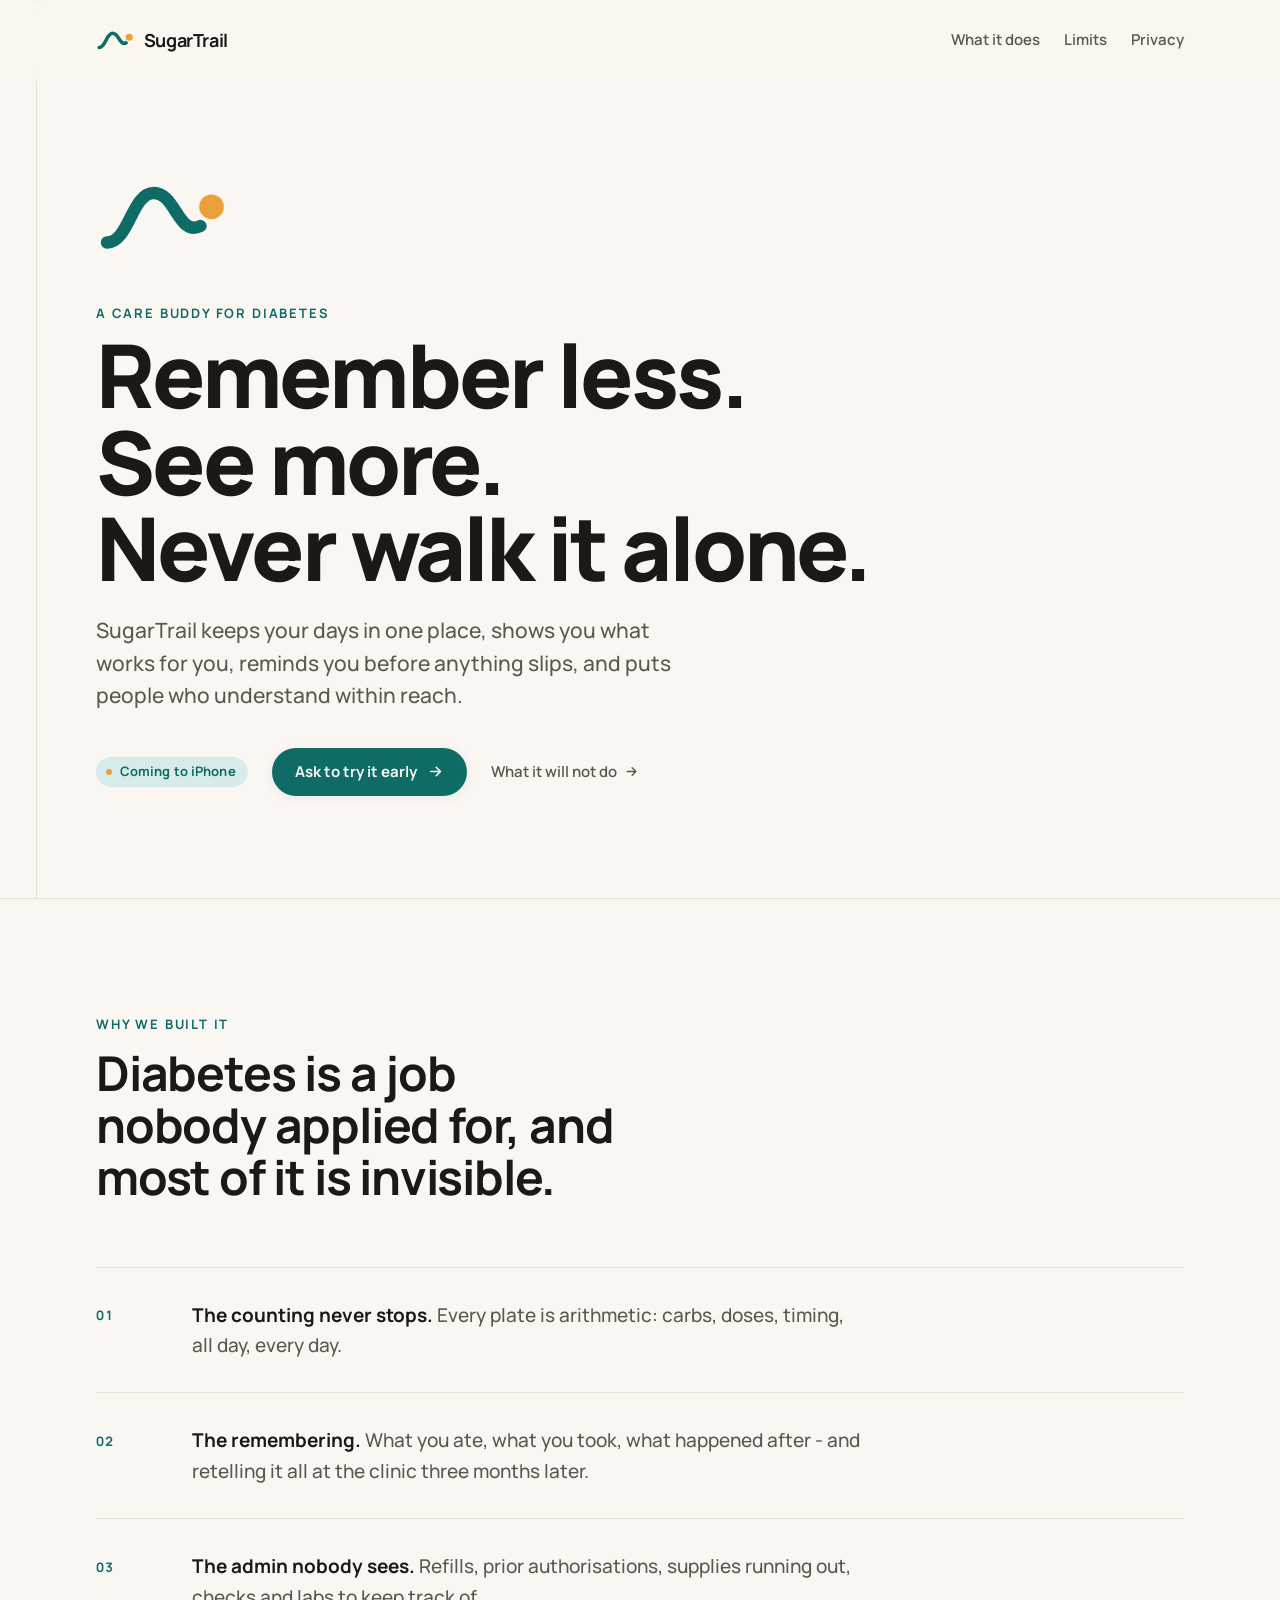
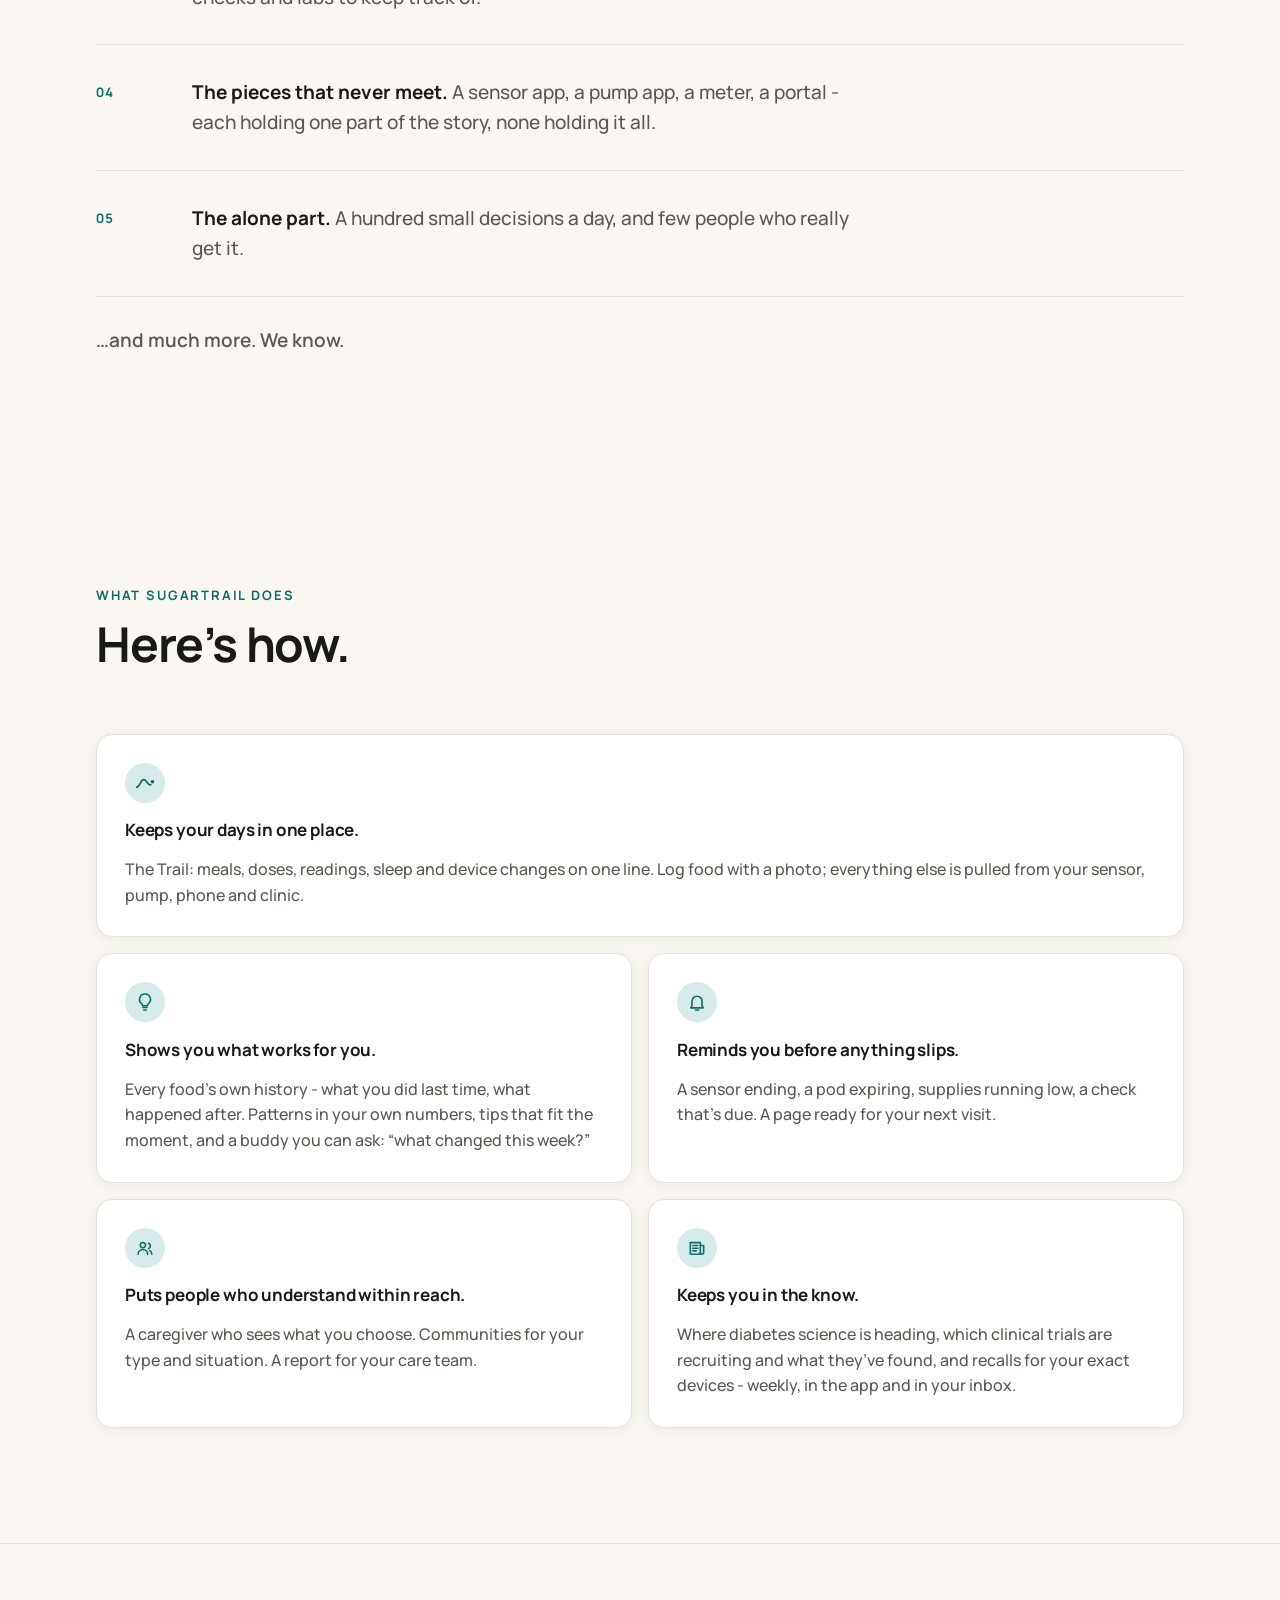
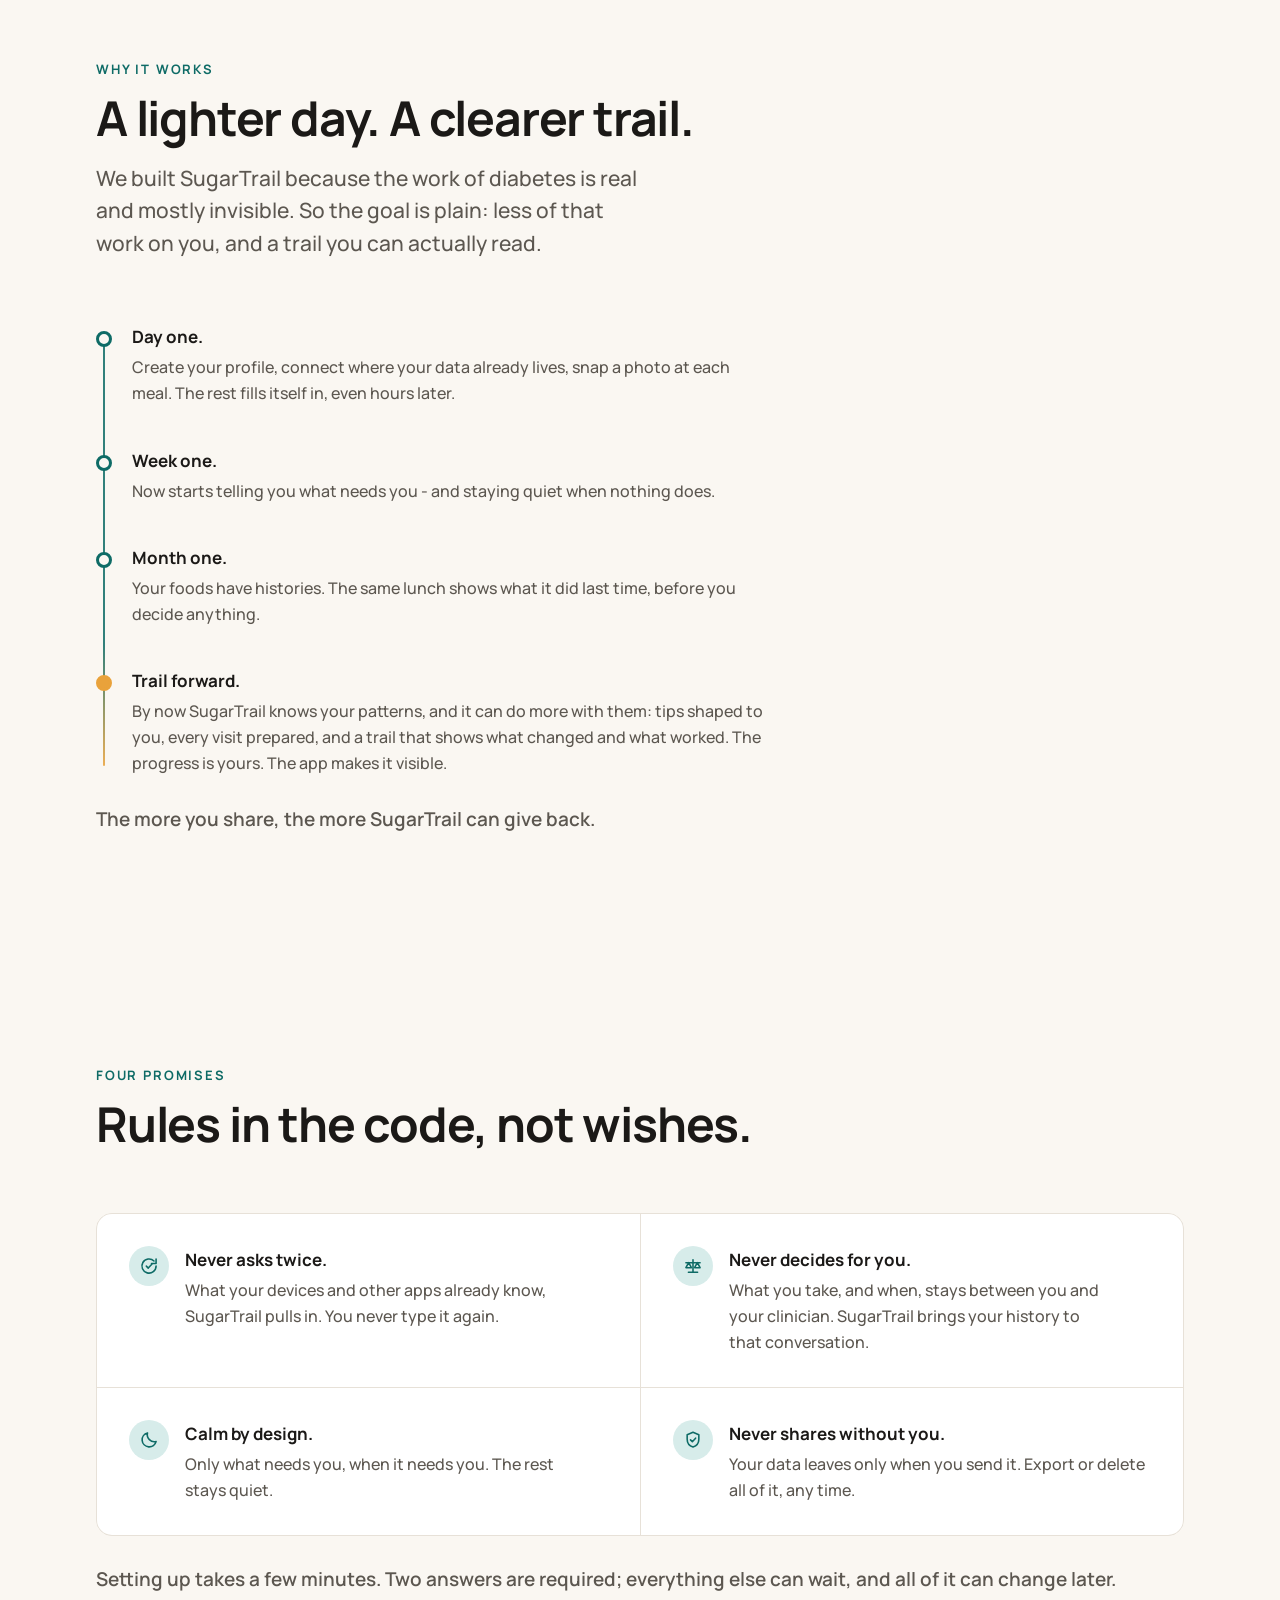
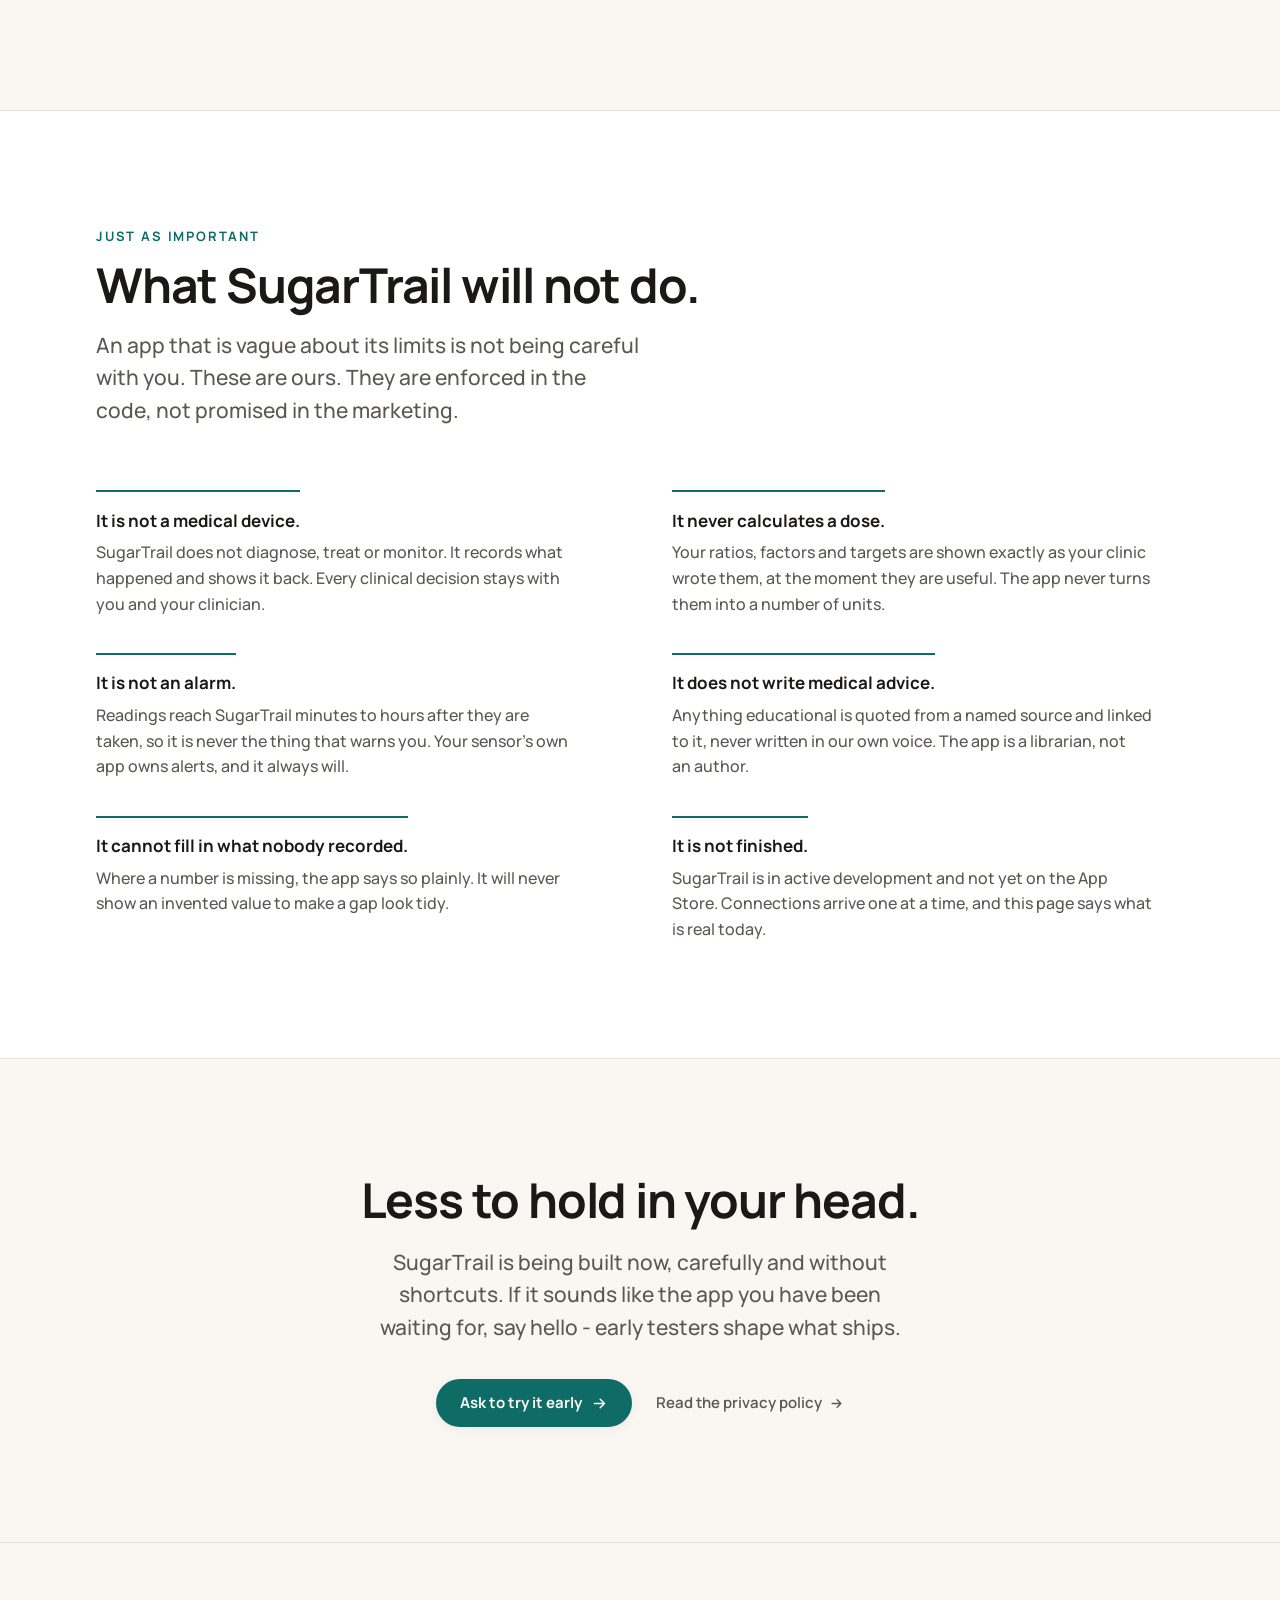
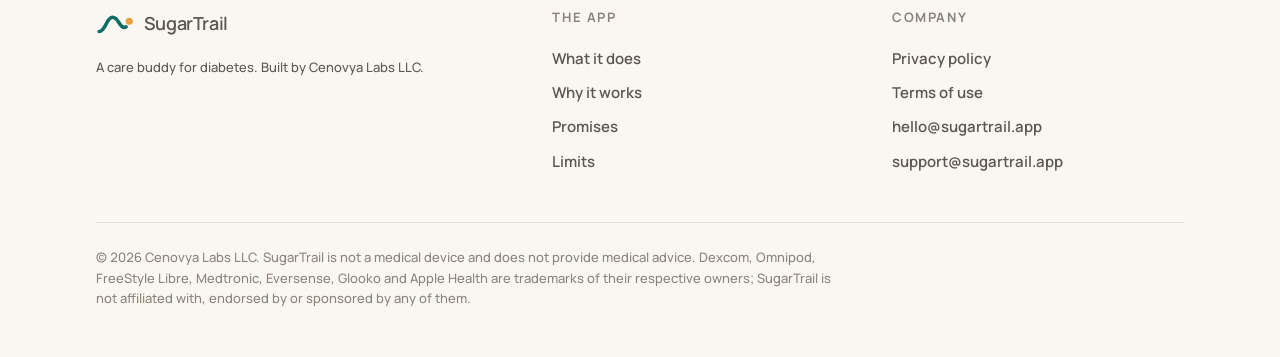
==== index.html @ 5273e549 "feat: the SugarTrail site - home, privacy, terms, and the Dexcom callback Four hand-written pages on" ====
<!doctype html>
<html lang="en">
  <head>
    <meta charset="utf-8" />
    <meta name="viewport" content="width=device-width, initial-scale=1" />
    <title>SugarTrail - a care buddy for diabetes</title>
    <meta
      name="description"
      content="SugarTrail keeps your days in one place, shows you what works for you, and reminds you before anything slips. A calm diabetes companion that pulls from the devices you already use."
    />
    <link rel="canonical" href="https://sugartrail.app/" />
    <meta name="theme-color" content="#FAF7F2" media="(prefers-color-scheme: light)" />
    <meta name="theme-color" content="#141210" media="(prefers-color-scheme: dark)" />

    <meta property="og:type" content="website" />
    <meta property="og:url" content="https://sugartrail.app/" />
    <meta property="og:title" content="SugarTrail - a care buddy for diabetes" />
    <meta
      property="og:description"
      content="Remember less. See more. Never walk it alone. A calm diabetes companion that pulls from the devices you already use."
    />
    <meta property="og:image" content="https://sugartrail.app/assets/img/og.png" />
    <meta property="og:image:width" content="1200" />
    <meta property="og:image:height" content="630" />
    <meta name="twitter:card" content="summary_large_image" />

    <link rel="icon" href="/assets/img/favicon.png" sizes="any" />
    <link rel="icon" href="/assets/img/mark.svg" type="image/svg+xml" />
    <link rel="apple-touch-icon" href="/assets/img/apple-touch-icon.png" />

    <link
      rel="preload"
      href="/assets/fonts/manrope-800.woff2"
      as="font"
      type="font/woff2"
      crossorigin
    />
    <link
      rel="preload"
      href="/assets/fonts/manrope-500.woff2"
      as="font"
      type="font/woff2"
      crossorigin
    />
    <link rel="stylesheet" href="/assets/site.css" />
    <script src="/assets/boot.js"></script>
  </head>

  <body>
    <a class="skip" href="#main">Skip to content</a>
    <div class="rail" aria-hidden="true"><span></span></div>

    <header class="site-head">
      <div class="shell">
        <a class="wordmark" href="/" aria-label="SugarTrail, home">
          <svg viewBox="0 0 48 32" aria-hidden="true" focusable="false">
            <path
              d="M4 26 C 12 26, 13 8, 21 8 C 29 8, 30 24, 38 20"
              fill="none"
              stroke="var(--trail)"
              stroke-width="4.5"
              stroke-linecap="round"
            />
            <circle cx="42" cy="13" r="4.5" fill="var(--sunrise)" />
          </svg>
          SugarTrail
        </a>
        <nav class="head-links" aria-label="Primary">
          <a class="on-wide" href="#does">What it does</a>
          <a class="on-wide" href="#limits">Limits</a>
          <a href="/privacy">Privacy</a>
        </nav>
      </div>
    </header>

    <main id="main">
      <!-- ---------------------------------------------------------- hero -->
      <section class="hero">
        <div class="shell">
          <svg
            class="hero-mark draw"
            viewBox="0 0 48 32"
            role="img"
            aria-label="The SugarTrail mark: a trail ending in a dot"
          >
            <path
              d="M4 26 C 12 26, 13 8, 21 8 C 29 8, 30 24, 38 20"
              fill="none"
              stroke="var(--trail)"
              stroke-width="4.5"
              stroke-linecap="round"
            />
            <circle cx="42" cy="13" r="4.5" fill="var(--sunrise)" />
          </svg>

          <span class="eyebrow">A care buddy for diabetes</span>
          <h1 class="display">
            <span class="line">Remember less.</span>
            <span class="line">See more.</span>
            <span class="line">Never walk it alone.</span>
          </h1>
          <p class="lead">
            SugarTrail keeps your days in one place, shows you what works for you, reminds
            you before anything slips, and puts people who understand within reach.
          </p>
          <div class="hero-actions">
            <span class="pill">Coming to iPhone</span>
            <a
              class="btn"
              href="mailto:hello@sugartrail.app?subject=Early%20access%20to%20SugarTrail"
              >Ask to try it early
              <svg viewBox="0 0 24 24" fill="none" stroke="currentColor" stroke-width="2.2"
                stroke-linecap="round" stroke-linejoin="round" aria-hidden="true">
                <path d="M5 12h14M13 6l6 6-6 6" />
              </svg>
            </a>
            <a class="btn-quiet" href="#limits"
              >What it will not do
              <svg viewBox="0 0 24 24" fill="none" stroke="currentColor" stroke-width="2.2"
                stroke-linecap="round" stroke-linejoin="round" aria-hidden="true">
                <path d="M5 12h14M13 6l6 6-6 6" />
              </svg>
            </a>
          </div>
        </div>
      </section>

      <hr class="rule" />

      <!-- ------------------------------------------------------ burdens -->
      <section id="why">
        <div class="shell">
          <div class="sec-head reveal">
            <span class="eyebrow">Why we built it</span>
            <h2 class="title">
              Diabetes is a job nobody applied for, and most of it is invisible.
            </h2>
          </div>

          <ol class="burdens">
            <li class="reveal">
              <span class="num">01</span>
              <p class="body">
                <b>The counting never stops.</b>
                <span>Every plate is arithmetic: carbs, doses, timing, all day, every day.</span>
              </p>
            </li>
            <li class="reveal">
              <span class="num">02</span>
              <p class="body">
                <b>The remembering.</b>
                <span>
                  What you ate, what you took, what happened after - and retelling it all at
                  the clinic three months later.
                </span>
              </p>
            </li>
            <li class="reveal">
              <span class="num">03</span>
              <p class="body">
                <b>The admin nobody sees.</b>
                <span>
                  Refills, prior authorisations, supplies running out, checks and labs to keep
                  track of.
                </span>
              </p>
            </li>
            <li class="reveal">
              <span class="num">04</span>
              <p class="body">
                <b>The pieces that never meet.</b>
                <span>
                  A sensor app, a pump app, a meter, a portal - each holding one part of the
                  story, none holding it all.
                </span>
              </p>
            </li>
            <li class="reveal">
              <span class="num">05</span>
              <p class="body">
                <b>The alone part.</b>
                <span>A hundred small decisions a day, and few people who really get it.</span>
              </p>
            </li>
          </ol>
          <p class="burdens-note reveal">…and much more. We know.</p>
        </div>
      </section>

      <!-- --------------------------------------------------- what it does -->
      <section id="does">
        <div class="shell">
          <div class="sec-head reveal">
            <span class="eyebrow">What SugarTrail does</span>
            <h2 class="title">Here’s how.</h2>
          </div>

          <ul class="cards span-first">
            <li class="card reveal">
              <span class="well">
                <svg viewBox="0 0 24 24" fill="none" stroke="currentColor" stroke-width="2"
                  stroke-linecap="round" aria-hidden="true">
                  <path d="M2 17c4 0 4.5-9 8.5-9s4.5 8 8.5 6" />
                  <circle cx="21" cy="10.5" r="2.2" fill="currentColor" stroke="none" />
                </svg>
              </span>
              <h3>Keeps your days in one place.</h3>
              <p>
                The Trail: meals, doses, readings, sleep and device changes on one line. Log
                food with a photo; everything else is pulled from your sensor, pump, phone and
                clinic.
              </p>
            </li>

            <li class="card reveal">
              <span class="well">
                <svg viewBox="0 0 24 24" fill="none" stroke="currentColor" stroke-width="1.9"
                  stroke-linecap="round" stroke-linejoin="round" aria-hidden="true">
                  <path d="M9.5 18.5h5M10.5 21.5h3" />
                  <path
                    d="M12 2.5a6.5 6.5 0 0 0-3.8 11.8c.5.4.8 1 .8 1.6v.6h6v-.6c0-.6.3-1.2.8-1.6A6.5 6.5 0 0 0 12 2.5z"
                  />
                </svg>
              </span>
              <h3>Shows you what works for you.</h3>
              <p>
                Every food’s own history - what you did last time, what happened after.
                Patterns in your own numbers, tips that fit the moment, and a buddy you can
                ask: “what changed this week?”
              </p>
            </li>

            <li class="card reveal">
              <span class="well">
                <svg viewBox="0 0 24 24" fill="none" stroke="currentColor" stroke-width="1.9"
                  stroke-linecap="round" stroke-linejoin="round" aria-hidden="true">
                  <path d="M18 16.5V11a6 6 0 1 0-12 0v5.5L4.5 19h15z" />
                  <path d="M10 21.5h4" />
                </svg>
              </span>
              <h3>Reminds you before anything slips.</h3>
              <p>
                A sensor ending, a pod expiring, supplies running low, a check that’s due. A
                page ready for your next visit.
              </p>
            </li>

            <li class="card reveal">
              <span class="well">
                <svg viewBox="0 0 24 24" fill="none" stroke="currentColor" stroke-width="1.9"
                  stroke-linecap="round" stroke-linejoin="round" aria-hidden="true">
                  <circle cx="9.5" cy="8.5" r="3.2" />
                  <path d="M3.8 19.5a5.7 5.7 0 0 1 11.4 0" />
                  <path d="M16.2 6.4a3.2 3.2 0 0 1 0 6.1" />
                  <path d="M17.6 14.8a5.7 5.7 0 0 1 2.6 4.7" />
                </svg>
              </span>
              <h3>Puts people who understand within reach.</h3>
              <p>
                A caregiver who sees what you choose. Communities for your type and situation.
                A report for your care team.
              </p>
            </li>

            <li class="card reveal">
              <span class="well">
                <svg viewBox="0 0 24 24" fill="none" stroke="currentColor" stroke-width="1.9"
                  stroke-linecap="round" stroke-linejoin="round" aria-hidden="true">
                  <path d="M4 5.5h12v14H4z" />
                  <path d="M16 9h4v8.5a2 2 0 0 1-4 0" />
                  <path d="M7 9h6M7 12.2h6M7 15.4h4" />
                </svg>
              </span>
              <h3>Keeps you in the know.</h3>
              <p>
                Where diabetes science is heading, which clinical trials are recruiting and
                what they’ve found, and recalls for your exact devices - weekly, in the app
                and in your inbox.
              </p>
            </li>
          </ul>
        </div>
      </section>

      <hr class="rule" />

      <!-- ------------------------------------------------------- journey -->
      <section id="works">
        <div class="shell">
          <div class="sec-head reveal">
            <span class="eyebrow">Why it works</span>
            <h2 class="title">A lighter day. A clearer trail.</h2>
            <p class="lead">
              We built SugarTrail because the work of diabetes is real and mostly invisible.
              So the goal is plain: less of that work on you, and a trail you can actually
              read.
            </p>
          </div>

          <ol class="journey">
            <li class="reveal">
              <h3>Day one.</h3>
              <p>
                Create your profile, connect where your data already lives, snap a photo at
                each meal. The rest fills itself in, even hours later.
              </p>
            </li>
            <li class="reveal">
              <h3>Week one.</h3>
              <p>
                Now starts telling you what needs you - and staying quiet when nothing does.
              </p>
            </li>
            <li class="reveal">
              <h3>Month one.</h3>
              <p>
                Your foods have histories. The same lunch shows what it did last time, before
                you decide anything.
              </p>
            </li>
            <li class="reveal">
              <h3>Trail forward.</h3>
              <p>
                By now SugarTrail knows your patterns, and it can do more with them: tips
                shaped to you, every visit prepared, and a trail that shows what changed and
                what worked. The progress is yours. The app makes it visible.
              </p>
            </li>
          </ol>
          <p class="burdens-note reveal">
            The more you share, the more SugarTrail can give back.
          </p>
        </div>
      </section>

      <!-- ------------------------------------------------------ promises -->
      <section id="promises">
        <div class="shell">
          <div class="sec-head reveal">
            <span class="eyebrow">Four promises</span>
            <h2 class="title">Rules in the code, not wishes.</h2>
          </div>

          <ul class="promises reveal">
            <li>
              <span class="well">
                <svg viewBox="0 0 24 24" fill="none" stroke="currentColor" stroke-width="1.9"
                  stroke-linecap="round" stroke-linejoin="round" aria-hidden="true">
                  <path d="M20.5 12a8.5 8.5 0 1 1-2.5-6" />
                  <path d="M20.5 3.5V9H15" />
                  <path d="M8.8 12.2l2.3 2.3 4.3-4.6" />
                </svg>
              </span>
              <div>
                <h3>Never asks twice.</h3>
                <p>
                  What your devices and other apps already know, SugarTrail pulls in. You
                  never type it again.
                </p>
              </div>
            </li>
            <li>
              <span class="well">
                <svg viewBox="0 0 24 24" fill="none" stroke="currentColor" stroke-width="1.9"
                  stroke-linecap="round" stroke-linejoin="round" aria-hidden="true">
                  <path d="M12 4.5v15M6.5 19.5h11M3.5 8h17" />
                  <path d="M6.8 8 3.5 14h6.6z" />
                  <path d="M17.2 8 13.9 14h6.6z" />
                </svg>
              </span>
              <div>
                <h3>Never decides for you.</h3>
                <p>
                  What you take, and when, stays between you and your clinician. SugarTrail
                  brings your history to that conversation.
                </p>
              </div>
            </li>
            <li>
              <span class="well">
                <svg viewBox="0 0 24 24" fill="none" stroke="currentColor" stroke-width="1.9"
                  stroke-linecap="round" stroke-linejoin="round" aria-hidden="true">
                  <path d="M20.5 13.8A8.5 8.5 0 0 1 10.2 3.5a8.5 8.5 0 1 0 10.3 10.3z" />
                </svg>
              </span>
              <div>
                <h3>Calm by design.</h3>
                <p>Only what needs you, when it needs you. The rest stays quiet.</p>
              </div>
            </li>
            <li>
              <span class="well">
                <svg viewBox="0 0 24 24" fill="none" stroke="currentColor" stroke-width="1.9"
                  stroke-linecap="round" stroke-linejoin="round" aria-hidden="true">
                  <path d="M12 2.8 19 5.7v5.4c0 4.2-2.8 8-7 9.3-4.2-1.3-7-5.1-7-9.3V5.7z" />
                  <path d="M9 11.8 11.2 14l3.9-4.2" />
                </svg>
              </span>
              <div>
                <h3>Never shares without you.</h3>
                <p>
                  Your data leaves only when you send it. Export or delete all of it, any
                  time.
                </p>
              </div>
            </li>
          </ul>
          <p class="burdens-note reveal">
            Setting up takes a few minutes. Two answers are required; everything else can
            wait, and all of it can change later.
          </p>
        </div>
      </section>

      <!-- -------------------------------------------------------- limits -->
      <section id="limits" class="limits">
        <div class="shell">
          <div class="sec-head reveal">
            <span class="eyebrow">Just as important</span>
            <h2 class="title">What SugarTrail will not do.</h2>
            <p class="lead">
              An app that is vague about its limits is not being careful with you. These are
              ours. They are enforced in the code, not promised in the marketing.
            </p>
          </div>

          <ul class="limits-list">
            <li class="reveal">
              <h3>It is not a medical device.</h3>
              <p>
                SugarTrail does not diagnose, treat or monitor. It records what happened and
                shows it back. Every clinical decision stays with you and your clinician.
              </p>
            </li>
            <li class="reveal">
              <h3>It never calculates a dose.</h3>
              <p>
                Your ratios, factors and targets are shown exactly as your clinic wrote them,
                at the moment they are useful. The app never turns them into a number of
                units.
              </p>
            </li>
            <li class="reveal">
              <h3>It is not an alarm.</h3>
              <p>
                Readings reach SugarTrail minutes to hours after they are taken, so it is
                never the thing that warns you. Your sensor’s own app owns alerts, and it
                always will.
              </p>
            </li>
            <li class="reveal">
              <h3>It does not write medical advice.</h3>
              <p>
                Anything educational is quoted from a named source and linked to it, never
                written in our own voice. The app is a librarian, not an author.
              </p>
            </li>
            <li class="reveal">
              <h3>It cannot fill in what nobody recorded.</h3>
              <p>
                Where a number is missing, the app says so plainly. It will never show an
                invented value to make a gap look tidy.
              </p>
            </li>
            <li class="reveal">
              <h3>It is not finished.</h3>
              <p>
                SugarTrail is in active development and not yet on the App Store. Connections
                arrive one at a time, and this page says what is real today.
              </p>
            </li>
          </ul>
        </div>
      </section>

      <!-- ------------------------------------------------------- closing -->
      <section class="closing">
        <div class="shell">
          <div class="reveal">
            <h2 class="title">Less to hold in your head.</h2>
            <p class="lead">
              SugarTrail is being built now, carefully and without shortcuts. If it sounds
              like the app you have been waiting for, say hello - early testers shape what
              ships.
            </p>
            <div class="hero-actions">
              <a
                class="btn"
                href="mailto:hello@sugartrail.app?subject=Early%20access%20to%20SugarTrail"
                >Ask to try it early
                <svg viewBox="0 0 24 24" fill="none" stroke="currentColor" stroke-width="2.2"
                  stroke-linecap="round" stroke-linejoin="round" aria-hidden="true">
                  <path d="M5 12h14M13 6l6 6-6 6" />
                </svg>
              </a>
              <a class="btn-quiet" href="/privacy"
                >Read the privacy policy
                <svg viewBox="0 0 24 24" fill="none" stroke="currentColor" stroke-width="2.2"
                  stroke-linecap="round" stroke-linejoin="round" aria-hidden="true">
                  <path d="M5 12h14M13 6l6 6-6 6" />
                </svg>
              </a>
            </div>
          </div>
        </div>
      </section>
    </main>

    <footer class="site-foot">
      <div class="shell">
        <div class="foot-grid">
          <div>
            <a class="wordmark" href="/">
              <svg viewBox="0 0 48 32" aria-hidden="true" focusable="false">
                <path
                  d="M4 26 C 12 26, 13 8, 21 8 C 29 8, 30 24, 38 20"
                  fill="none"
                  stroke="var(--trail)"
                  stroke-width="4.5"
                  stroke-linecap="round"
                />
                <circle cx="42" cy="13" r="4.5" fill="var(--sunrise)" />
              </svg>
              SugarTrail
            </a>
            <p class="caption foot-tag">
              A care buddy for diabetes. Built by Cenovya Labs LLC.
            </p>
          </div>

          <nav aria-labelledby="foot-product">
            <h2 id="foot-product">The app</h2>
            <ul>
              <li><a href="#does">What it does</a></li>
              <li><a href="#works">Why it works</a></li>
              <li><a href="#promises">Promises</a></li>
              <li><a href="#limits">Limits</a></li>
            </ul>
          </nav>

          <nav aria-labelledby="foot-company">
            <h2 id="foot-company">Company</h2>
            <ul>
              <li><a href="/privacy">Privacy policy</a></li>
              <li><a href="/terms">Terms of use</a></li>
              <li><a href="mailto:hello@sugartrail.app">hello@sugartrail.app</a></li>
              <li><a href="mailto:support@sugartrail.app">support@sugartrail.app</a></li>
            </ul>
          </nav>
        </div>

        <div class="foot-note">
          <p>
            © 2026 Cenovya Labs LLC. SugarTrail is not a medical device and does not provide
            medical advice. Dexcom, Omnipod, FreeStyle Libre, Medtronic, Eversense, Glooko and
            Apple Health are trademarks of their respective owners; SugarTrail is not
            affiliated with, endorsed by or sponsored by any of them.
          </p>
        </div>
      </div>
    </footer>

    <script src="/assets/site.js" defer></script>
  </body>
</html>
---- assets/site.css ----
/*
 * SugarTrail - sugartrail.app
 *
 * The design system of the app, on the web: docs/DESIGN.md in the app repo
 * is the source. Two working colours, one type family, motion that means
 * something, no decoration. The craft shows in what is left out.
 */

/* ---------- Manrope, self-hosted. No third-party request from this site. --- */
@font-face {
  font-family: 'Manrope';
  font-style: normal;
  font-weight: 500;
  font-display: swap;
  src: url('fonts/manrope-500.woff2') format('woff2');
}
@font-face {
  font-family: 'Manrope';
  font-style: normal;
  font-weight: 600;
  font-display: swap;
  src: url('fonts/manrope-600.woff2') format('woff2');
}
@font-face {
  font-family: 'Manrope';
  font-style: normal;
  font-weight: 700;
  font-display: swap;
  src: url('fonts/manrope-700.woff2') format('woff2');
}
@font-face {
  font-family: 'Manrope';
  font-style: normal;
  font-weight: 800;
  font-display: swap;
  src: url('fonts/manrope-800.woff2') format('woff2');
}

/* ---------- Tokens ------------------------------------------------------- */
:root {
  color-scheme: light dark;

  --canvas: #faf7f2;
  --surface: #ffffff;
  --ink: #1b1917;
  --ink-2: #5c5750;
  --line: #e7e1d8;
  --trail: #0e6b66;
  --trail-soft: #d7ecea;
  --sunrise: #e9a23b;
  --sunrise-soft: #fbebd0;
  --quiet: #8a847b;
  --shadow: 0 2px 12px rgb(27 25 23 / 6%);
  --shadow-lift: 0 10px 34px rgb(27 25 23 / 9%);
  --ring: rgb(14 107 102 / 35%);

  --radius-sm: 8px;
  --radius: 16px;
  --radius-lg: 24px;
  --pill: 999px;

  --measure: 34rem;
  --wide: 68rem;
  --section: clamp(4.5rem, 9vw, 8.5rem);

  --t-display: clamp(2.85rem, 1.1rem + 6.1vw, 5.5rem);
  --t-title: clamp(1.9rem, 1.15rem + 2.6vw, 3rem);
  --t-heading: clamp(1.25rem, 1.06rem + 0.6vw, 1.5rem);
  --t-lead: clamp(1.125rem, 1.03rem + 0.4vw, 1.3125rem);
  --t-body: clamp(1.0625rem, 1.01rem + 0.25vw, 1.1875rem);
  --t-callout: 0.9375rem;
  --t-caption: 0.8125rem;

  --ease: cubic-bezier(0.22, 0.61, 0.36, 1);
}

@media (prefers-color-scheme: dark) {
  :root {
    --canvas: #141210;
    --surface: #1e1b18;
    --ink: #f3efe8;
    --ink-2: #a9a297;
    --line: #2e2a26;
    --trail: #5cc4be;
    --trail-soft: #123b39;
    --sunrise: #f2b75a;
    --sunrise-soft: #3a2c13;
    --quiet: #7c766d;
    --shadow: 0 2px 12px rgb(0 0 0 / 34%);
    --shadow-lift: 0 10px 34px rgb(0 0 0 / 46%);
    --ring: rgb(92 196 190 / 45%);
  }
}

/* ---------- Base --------------------------------------------------------- */
*,
*::before,
*::after {
  box-sizing: border-box;
}

html {
  -webkit-text-size-adjust: 100%;
  scroll-behavior: smooth;
}

body {
  margin: 0;
  background: var(--canvas);
  color: var(--ink);
  font-family: 'Manrope', ui-sans-serif, system-ui, -apple-system, 'Segoe UI', sans-serif;
  font-size: var(--t-body);
  font-weight: 500;
  line-height: 1.6;
  font-synthesis: none; /* Manrope has no italic; never let the browser fake one */
  font-variant-numeric: tabular-nums;
  -webkit-font-smoothing: antialiased;
  -moz-osx-font-smoothing: grayscale;
  text-rendering: optimizeLegibility;
}

h1,
h2,
h3 {
  margin: 0;
  text-wrap: balance;
}

p {
  margin: 0;
  text-wrap: pretty;
}

ul,
ol {
  margin: 0;
  padding: 0;
  list-style: none;
}

img,
svg {
  display: block;
  max-width: 100%;
}

a {
  color: var(--trail);
  text-decoration-color: color-mix(in srgb, var(--trail) 34%, transparent);
  text-underline-offset: 0.22em;
  text-decoration-thickness: 1px;
  transition: text-decoration-color 180ms var(--ease);
}

a:hover {
  text-decoration-color: currentColor;
}

:focus-visible {
  outline: 2px solid var(--trail);
  outline-offset: 3px;
  border-radius: 4px;
}

::selection {
  background: var(--trail-soft);
  color: var(--ink);
}

:target {
  scroll-margin-top: 6rem;
}

/* ---------- Type helpers ------------------------------------------------- */
.display {
  font-size: var(--t-display);
  font-weight: 800;
  line-height: 0.98;
  letter-spacing: -0.035em;
}

.title {
  font-size: var(--t-title);
  font-weight: 700;
  line-height: 1.08;
  letter-spacing: -0.025em;
}

.heading {
  font-size: var(--t-heading);
  font-weight: 700;
  line-height: 1.25;
  letter-spacing: -0.012em;
}

.lead {
  font-size: var(--t-lead);
  line-height: 1.55;
  color: var(--ink-2);
}

.eyebrow {
  display: block;
  font-size: var(--t-caption);
  font-weight: 700;
  letter-spacing: 0.14em;
  text-transform: uppercase;
  color: var(--trail);
}

.caption {
  font-size: var(--t-caption);
  color: var(--ink-2);
  line-height: 1.55;
}

.quiet {
  color: var(--quiet);
}

.measure {
  max-width: var(--measure);
}

.skip {
  position: absolute;
  left: -9999px;
  top: 0;
  background: var(--surface);
  color: var(--ink);
  padding: 0.75rem 1rem;
  border-radius: var(--radius-sm);
  z-index: 100;
}

.skip:focus {
  left: 1rem;
  top: 1rem;
}

/* ---------- Layout ------------------------------------------------------- */
.shell {
  width: min(100% - 2.5rem, var(--wide));
  margin-inline: auto;
}

@media (min-width: 40rem) {
  .shell {
    width: min(100% - 5rem, var(--wide));
  }
}

section {
  padding-block: var(--section);
}

.rule {
  border: 0;
  border-top: 1px solid var(--line);
  margin: 0;
}

/* ---------- Header ------------------------------------------------------- */
.site-head {
  position: sticky;
  top: 0;
  z-index: 20;
  padding-block: 1.125rem;
  background: color-mix(in srgb, var(--canvas) 86%, transparent);
  backdrop-filter: saturate(140%) blur(14px);
  -webkit-backdrop-filter: saturate(140%) blur(14px);
  border-bottom: 1px solid transparent;
  transition: border-color 220ms var(--ease);
}

.site-head[data-scrolled='true'] {
  border-bottom-color: var(--line);
}

.site-head .shell {
  display: flex;
  align-items: center;
  justify-content: space-between;
  gap: 1rem;
}

.wordmark {
  display: inline-flex;
  align-items: center;
  gap: 0.6rem;
  color: var(--ink);
  text-decoration: none;
  font-weight: 700;
  font-size: 1.125rem;
  letter-spacing: -0.02em;
}

.wordmark svg {
  width: 38px;
  height: auto;
}

.head-links {
  display: flex;
  align-items: center;
  gap: 1.5rem;
  font-size: var(--t-callout);
  font-weight: 600;
}

.head-links a {
  display: inline-flex;
  align-items: center;
  min-height: 44px;
  color: var(--ink-2);
  text-decoration: none;
}

.head-links a:hover {
  color: var(--ink);
}

@media (max-width: 36rem) {
  .head-links .on-wide {
    display: none;
  }
}

/* ---------- The rail: the trail, tracing your scroll --------------------- */
.rail {
  position: fixed;
  left: 2.25rem;
  top: 0;
  bottom: 0;
  width: 1px;
  background: var(--line);
  z-index: 10;
  pointer-events: none;
  display: none;
}

.rail span {
  position: absolute;
  inset-inline: -0.5px;
  top: 0;
  height: var(--progress, 0%);
  background: var(--trail);
  transform-origin: top;
}

.rail span::after {
  content: '';
  position: absolute;
  left: 50%;
  bottom: 0;
  width: 7px;
  height: 7px;
  border-radius: 50%;
  background: var(--sunrise);
  transform: translate(-50%, 50%);
}

@media (min-width: 78rem) {
  .rail {
    display: block;
  }
}

/* ---------- Hero --------------------------------------------------------- */
.hero {
  padding-top: clamp(3rem, 7vw, 6rem);
  padding-bottom: clamp(4rem, 8vw, 7rem);
}

.hero-mark {
  width: clamp(88px, 11vw, 132px);
  height: auto;
  margin-bottom: clamp(1.75rem, 3.5vw, 2.75rem);
}

.hero h1 {
  margin-block: 0.5rem 1.5rem;
  max-width: 16ch;
}

.hero h1 .line {
  display: block;
}

.hero .lead {
  max-width: 37rem;
}

.hero-actions {
  display: flex;
  flex-wrap: wrap;
  align-items: center;
  gap: 0.75rem 1.5rem;
  margin-top: 2.25rem;
}

.pill {
  display: inline-flex;
  align-items: center;
  gap: 0.5rem;
  padding: 0.3rem 0.75rem 0.3rem 0.6rem;
  border-radius: var(--pill);
  background: var(--trail-soft);
  color: var(--trail);
  font-size: var(--t-caption);
  font-weight: 700;
  letter-spacing: 0.01em;
}

.pill::before {
  content: '';
  width: 6px;
  height: 6px;
  border-radius: 50%;
  background: var(--sunrise);
}

/* ---------- Buttons ------------------------------------------------------ */
.btn {
  display: inline-flex;
  align-items: center;
  gap: 0.6rem;
  min-height: 48px;
  padding: 0 1.4rem;
  border-radius: var(--pill);
  background: var(--trail);
  color: var(--canvas);
  font-weight: 700;
  font-size: var(--t-callout);
  text-decoration: none;
  border: 1px solid transparent;
  box-shadow: var(--shadow);
  transition:
    transform 180ms var(--ease),
    box-shadow 180ms var(--ease);
}

.btn:hover {
  transform: translateY(-1px);
  box-shadow: var(--shadow-lift);
}

.btn:active {
  transform: translateY(0);
}

.btn svg {
  width: 17px;
  height: 17px;
}

.btn-quiet {
  display: inline-flex;
  align-items: center;
  gap: 0.45rem;
  min-height: 48px;
  color: var(--ink-2);
  font-weight: 600;
  font-size: var(--t-callout);
  text-decoration: none;
}

.btn-quiet:hover {
  color: var(--ink);
}

.btn-quiet svg {
  width: 15px;
  height: 15px;
  transition: transform 200ms var(--ease);
}

.btn-quiet:hover svg {
  transform: translateX(3px);
}

/* ---------- Section headers --------------------------------------------- */
.sec-head {
  max-width: 44rem;
  margin-bottom: clamp(2.5rem, 5vw, 4rem);
}

.sec-head .title {
  margin-top: 0.75rem;
}

.sec-head .lead {
  margin-top: 1.125rem;
  max-width: var(--measure);
}

/* ---------- The difficulties: an editorial list -------------------------- */
.burdens {
  border-top: 1px solid var(--line);
}

.burdens li {
  display: grid;
  grid-template-columns: 3.25rem 1fr;
  gap: 0 1rem;
  padding-block: clamp(1.4rem, 2.6vw, 2rem);
  border-bottom: 1px solid var(--line);
  align-items: start;
}

.burdens .num {
  font-size: var(--t-caption);
  font-weight: 700;
  color: var(--trail);
  letter-spacing: 0.08em;
  padding-top: 0.42em;
}

.burdens .body {
  max-width: 42rem;
}

.burdens b {
  font-weight: 700;
}

.burdens .body span {
  color: var(--ink-2);
}

.burdens-note {
  margin-top: 1.75rem;
  color: var(--ink-2);
  font-weight: 600;
}

@media (min-width: 48rem) {
  .burdens li {
    grid-template-columns: 5rem 1fr;
  }
}

/* ---------- Cards -------------------------------------------------------- */
.cards {
  display: grid;
  gap: 1rem;
  grid-template-columns: 1fr;
}

@media (min-width: 46rem) {
  .cards {
    grid-template-columns: repeat(2, 1fr);
  }

  .cards.span-first > li:first-child {
    grid-column: 1 / -1;
  }
}

.card {
  background: var(--surface);
  border: 1px solid var(--line);
  border-radius: var(--radius);
  padding: clamp(1.25rem, 2.4vw, 1.75rem);
  box-shadow: var(--shadow);
  display: flex;
  flex-direction: column;
  gap: 0.85rem;
}

.well {
  width: 40px;
  height: 40px;
  border-radius: 50%;
  background: var(--trail-soft);
  color: var(--trail);
  display: grid;
  place-items: center;
  flex: none;
}

.well svg {
  width: 20px;
  height: 20px;
}

.card h3 {
  font-size: 1.0625rem;
  font-weight: 700;
  letter-spacing: -0.01em;
}

.card p {
  color: var(--ink-2);
  font-size: 1rem;
  line-height: 1.6;
}

/* ---------- The journey: nodes on the trail ------------------------------ */
.journey {
  position: relative;
  padding-left: 2.25rem;
}

.journey::before {
  content: '';
  position: absolute;
  left: 7px;
  top: 0.65rem;
  bottom: 0.65rem;
  width: 2px;
  border-radius: 2px;
  background: linear-gradient(
    to bottom,
    var(--trail) 0%,
    var(--trail) 72%,
    var(--sunrise) 100%
  );
  opacity: 0.85;
}

.journey li {
  position: relative;
  padding-block: 0 clamp(1.75rem, 3.4vw, 2.5rem);
  max-width: 40rem;
}

.journey li:last-child {
  padding-bottom: 0;
}

.journey li::before {
  content: '';
  position: absolute;
  left: -2.25rem;
  top: 0.5rem;
  width: 16px;
  height: 16px;
  border-radius: 50%;
  background: var(--canvas);
  border: 3px solid var(--trail);
}

.journey li:last-child::before {
  border-color: var(--sunrise);
  background: var(--sunrise);
}

.journey h3 {
  font-size: 1.0625rem;
  font-weight: 700;
  margin-bottom: 0.3rem;
}

.journey p {
  color: var(--ink-2);
  font-size: 1rem;
}

/* ---------- Promises ----------------------------------------------------- */
.promises {
  display: grid;
  gap: 1px;
  background: var(--line);
  border: 1px solid var(--line);
  border-radius: var(--radius);
  overflow: hidden;
}

@media (min-width: 46rem) {
  .promises {
    grid-template-columns: repeat(2, 1fr);
  }
}

.promises li {
  background: var(--surface);
  padding: clamp(1.4rem, 2.6vw, 2rem);
  display: flex;
  gap: 1rem;
  align-items: flex-start;
}

.promises h3 {
  font-size: 1.0625rem;
  font-weight: 700;
  margin-bottom: 0.3rem;
}

.promises p {
  color: var(--ink-2);
  font-size: 1rem;
}

/* ---------- Limits: the honest half -------------------------------------- */
.limits {
  background: var(--surface);
  border-block: 1px solid var(--line);
}

.limits-list {
  display: grid;
  gap: clamp(1.4rem, 2.8vw, 2.25rem);
}

@media (min-width: 52rem) {
  .limits-list {
    grid-template-columns: repeat(2, 1fr);
    column-gap: clamp(2rem, 5vw, 4.5rem);
  }
}

.limits-list li {
  max-width: 30rem;
}

.limits-list h3 {
  font-size: 1.0625rem;
  font-weight: 700;
  padding-top: 0.9rem;
  border-top: 2px solid var(--trail);
  display: inline-block;
  margin-bottom: 0.4rem;
}

.limits-list p {
  color: var(--ink-2);
  font-size: 1rem;
}

/* ---------- Closing ------------------------------------------------------ */
.closing {
  text-align: center;
}

.closing .title {
  margin-inline: auto;
  max-width: 18ch;
}

.closing .lead {
  margin: 1.25rem auto 0;
  max-width: 34rem;
}

.closing .hero-actions {
  justify-content: center;
}

/* ---------- Footer ------------------------------------------------------- */
.site-foot {
  border-top: 1px solid var(--line);
  padding-block: clamp(2.5rem, 5vw, 4rem) 3rem;
  font-size: var(--t-callout);
}

.foot-grid {
  display: grid;
  gap: 2.25rem;
  grid-template-columns: 1fr;
}

@media (min-width: 46rem) {
  .foot-grid {
    grid-template-columns: 1.4fr 1fr 1fr;
    gap: 3rem;
  }
}

.foot-grid h2 {
  font-size: var(--t-caption);
  font-weight: 700;
  letter-spacing: 0.12em;
  text-transform: uppercase;
  color: var(--quiet);
  margin-bottom: 0.9rem;
}

.foot-grid ul {
  display: grid;
  gap: 0.15rem;
}

.foot-grid a {
  display: inline-flex;
  align-items: center;
  min-height: 32px;
  color: var(--ink-2);
  text-decoration: none;
  font-weight: 600;
}

.foot-grid a:hover {
  color: var(--ink);
}

.foot-note {
  margin-top: 2.75rem;
  padding-top: 1.5rem;
  border-top: 1px solid var(--line);
  display: flex;
  flex-wrap: wrap;
  gap: 0.6rem 1.5rem;
  justify-content: space-between;
  color: var(--quiet);
  font-size: var(--t-caption);
}

.foot-note p {
  max-width: 46rem;
}

/* ---------- Prose: the legal pages --------------------------------------- */
.prose {
  max-width: 40rem;
}

.prose h2 {
  font-size: var(--t-heading);
  font-weight: 700;
  letter-spacing: -0.012em;
  margin-top: 2.75rem;
  margin-bottom: 0.75rem;
}

.prose h3 {
  font-size: 1.0625rem;
  font-weight: 700;
  margin-top: 1.75rem;
  margin-bottom: 0.4rem;
}

.prose p,
.prose li {
  color: var(--ink-2);
  margin-bottom: 0.9rem;
}

.prose strong {
  color: var(--ink);
  font-weight: 700;
}

.prose ul {
  list-style: none;
  margin-bottom: 1.25rem;
}

.prose ul li {
  position: relative;
  padding-left: 1.25rem;
}

.prose ul li::before {
  content: '';
  position: absolute;
  left: 0;
  top: 0.68em;
  width: 5px;
  height: 5px;
  border-radius: 50%;
  background: var(--trail);
}

.prose .callout {
  background: var(--surface);
  border: 1px solid var(--line);
  border-left: 3px solid var(--trail);
  border-radius: var(--radius-sm);
  padding: 1.125rem 1.25rem;
  margin-block: 1.5rem;
}

.prose .callout p:last-child {
  margin-bottom: 0;
}

.prose table {
  width: 100%;
  border-collapse: collapse;
  margin-block: 1.25rem 1.75rem;
  font-size: 0.9375rem;
}

.prose th,
.prose td {
  border: 1px solid var(--line);
  padding: 0.7rem 0.85rem;
  text-align: left;
  vertical-align: top;
  color: var(--ink-2);
}

.prose th {
  background: var(--surface);
  color: var(--ink);
  font-weight: 700;
  font-size: var(--t-caption);
  letter-spacing: 0.02em;
}

.page-head {
  padding-top: clamp(2.5rem, 5vw, 4rem);
  padding-bottom: clamp(1.5rem, 3vw, 2.5rem);
}

.page-head .title {
  margin-top: 0.6rem;
}

.page-head .caption {
  margin-top: 0.75rem;
}

/* ---------- Motion ------------------------------------------------------- */
.js .reveal {
  opacity: 0;
  transform: translateY(14px);
}

.js .reveal.in {
  opacity: 1;
  transform: none;
  transition:
    opacity 700ms var(--ease),
    transform 700ms var(--ease);
  transition-delay: var(--delay, 0ms);
}

.draw path {
  stroke-dasharray: var(--len, 120);
  stroke-dashoffset: var(--len, 120);
  animation: draw 1400ms var(--ease) 180ms forwards;
}

.draw circle {
  opacity: 0;
  animation:
    dot 520ms var(--ease) 1180ms forwards,
    breathe 4s ease-in-out 1800ms infinite;
}

@keyframes draw {
  to {
    stroke-dashoffset: 0;
  }
}

@keyframes dot {
  from {
    opacity: 0;
    transform: scale(0.4);
  }

  to {
    opacity: 1;
    transform: scale(1);
  }
}

@keyframes breathe {
  0%,
  100% {
    opacity: 1;
  }

  50% {
    opacity: 0.68;
  }
}

.draw circle {
  transform-origin: 42px 13px;
}

@media (prefers-reduced-motion: reduce) {
  html {
    scroll-behavior: auto;
  }

  .js .reveal {
    opacity: 1;
    transform: none;
  }

  .draw path {
    stroke-dasharray: none;
    stroke-dashoffset: 0;
    animation: none;
  }

  .draw circle {
    opacity: 1;
    animation: none;
  }

  .btn:hover,
  .btn-quiet:hover svg {
    transform: none;
  }
}

/* ---------- Print: the legal pages are printed and filed ----------------- */
@media print {
  .site-head,
  .rail,
  .site-foot,
  .skip {
    display: none;
  }

  body {
    background: #fff;
    color: #000;
    font-size: 11pt;
  }

  .prose {
    max-width: none;
  }

  .prose p,
  .prose li,
  .prose td {
    color: #222;
  }

  a {
    color: #000;
  }
}

/* ---------- Utilities (kept as classes: the CSP forbids inline styles) --- */
.foot-tag {
  margin-top: 0.9rem;
  max-width: 24rem;
}

.page-body {
  padding-bottom: var(--section);
}

/* ---------- The small pages: callback, 404 ------------------------------- */
.center-page {
  min-height: 72vh;
  display: grid;
  place-items: center;
  text-align: center;
  padding-block: var(--section);
}

.center-page .inner {
  max-width: 30rem;
}

.center-page .hero-mark {
  margin-inline: auto;
}

.center-page .lead {
  margin-top: 1rem;
}

.center-page .hero-actions {
  justify-content: center;
  margin-top: 1.75rem;
}

.spinner {
  width: 22px;
  height: 22px;
  margin: 0 auto 1.25rem;
  border-radius: 50%;
  border: 2px solid var(--line);
  border-top-color: var(--trail);
  animation: spin 900ms linear infinite;
}

@keyframes spin {
  to {
    transform: rotate(360deg);
  }
}

[hidden] {
  display: none !important;
}

@media (prefers-reduced-motion: reduce) {
  .spinner {
    animation-duration: 2.4s;
  }
}
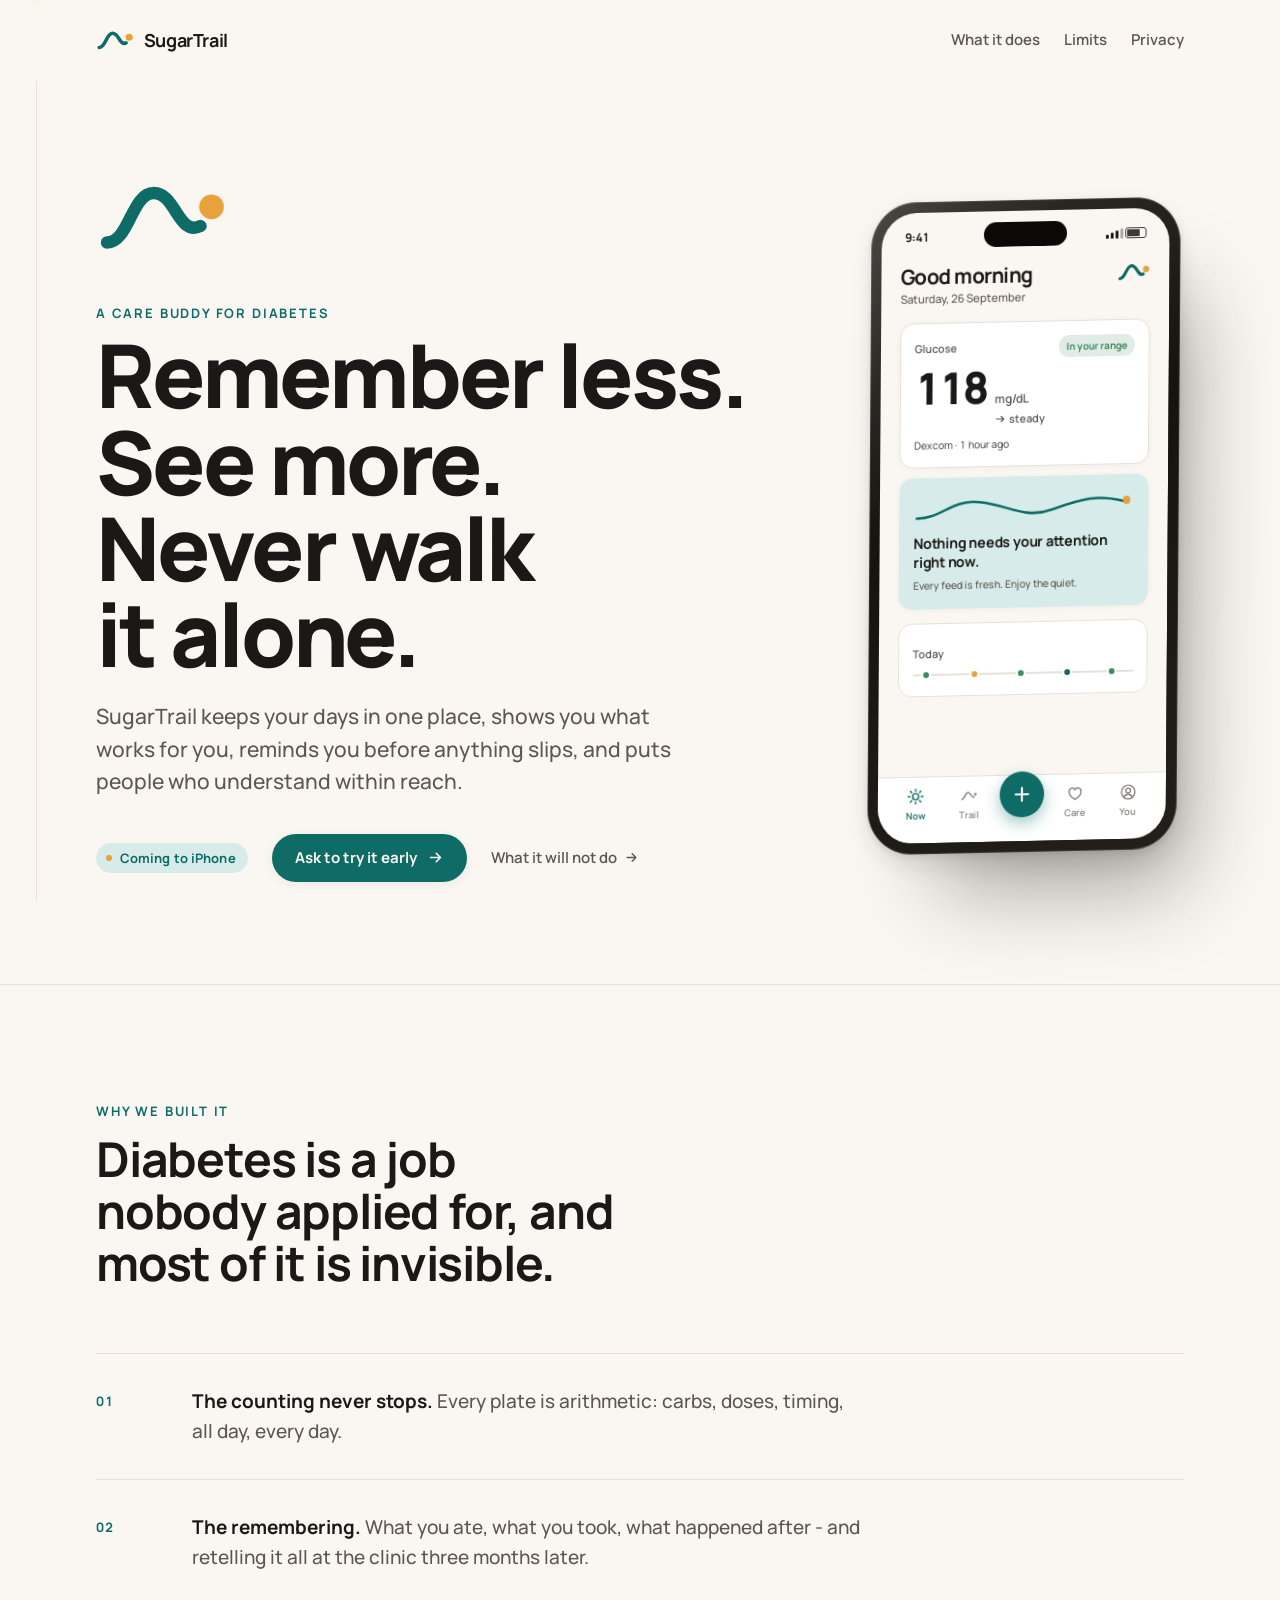
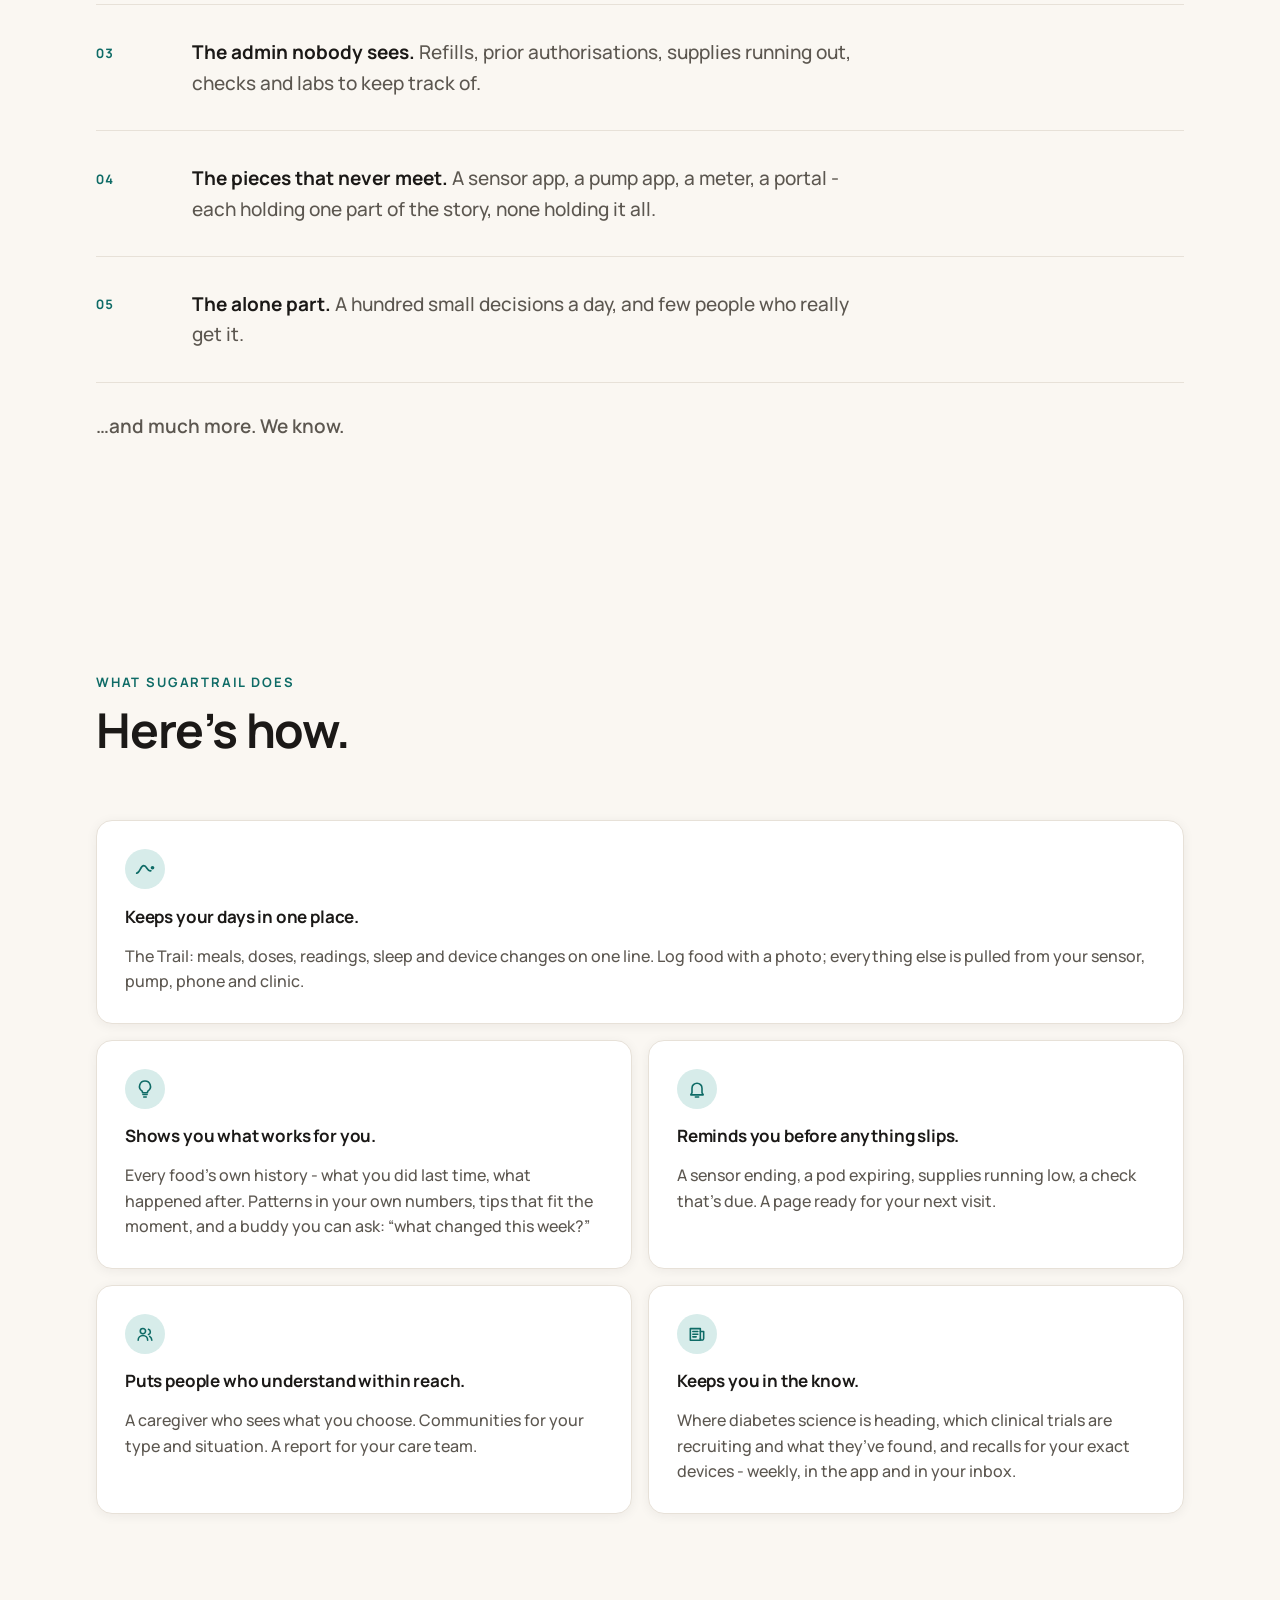
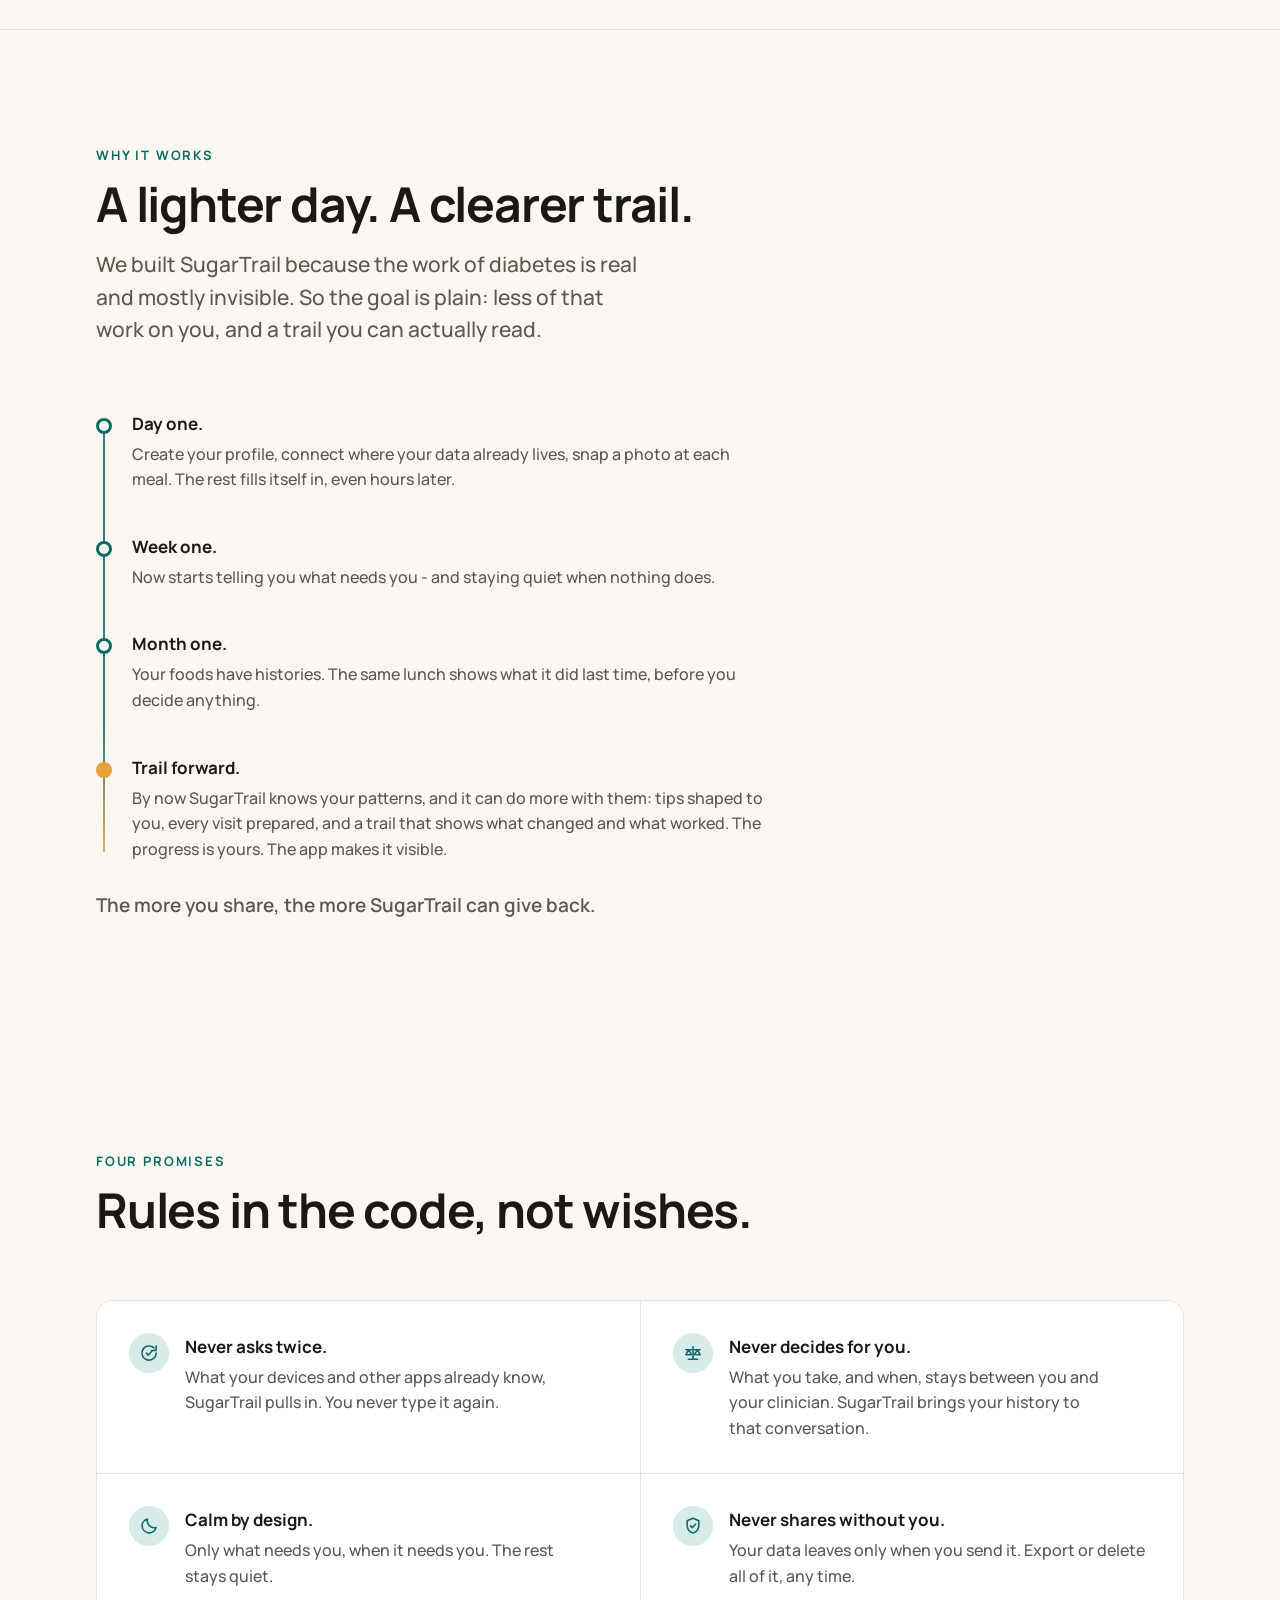
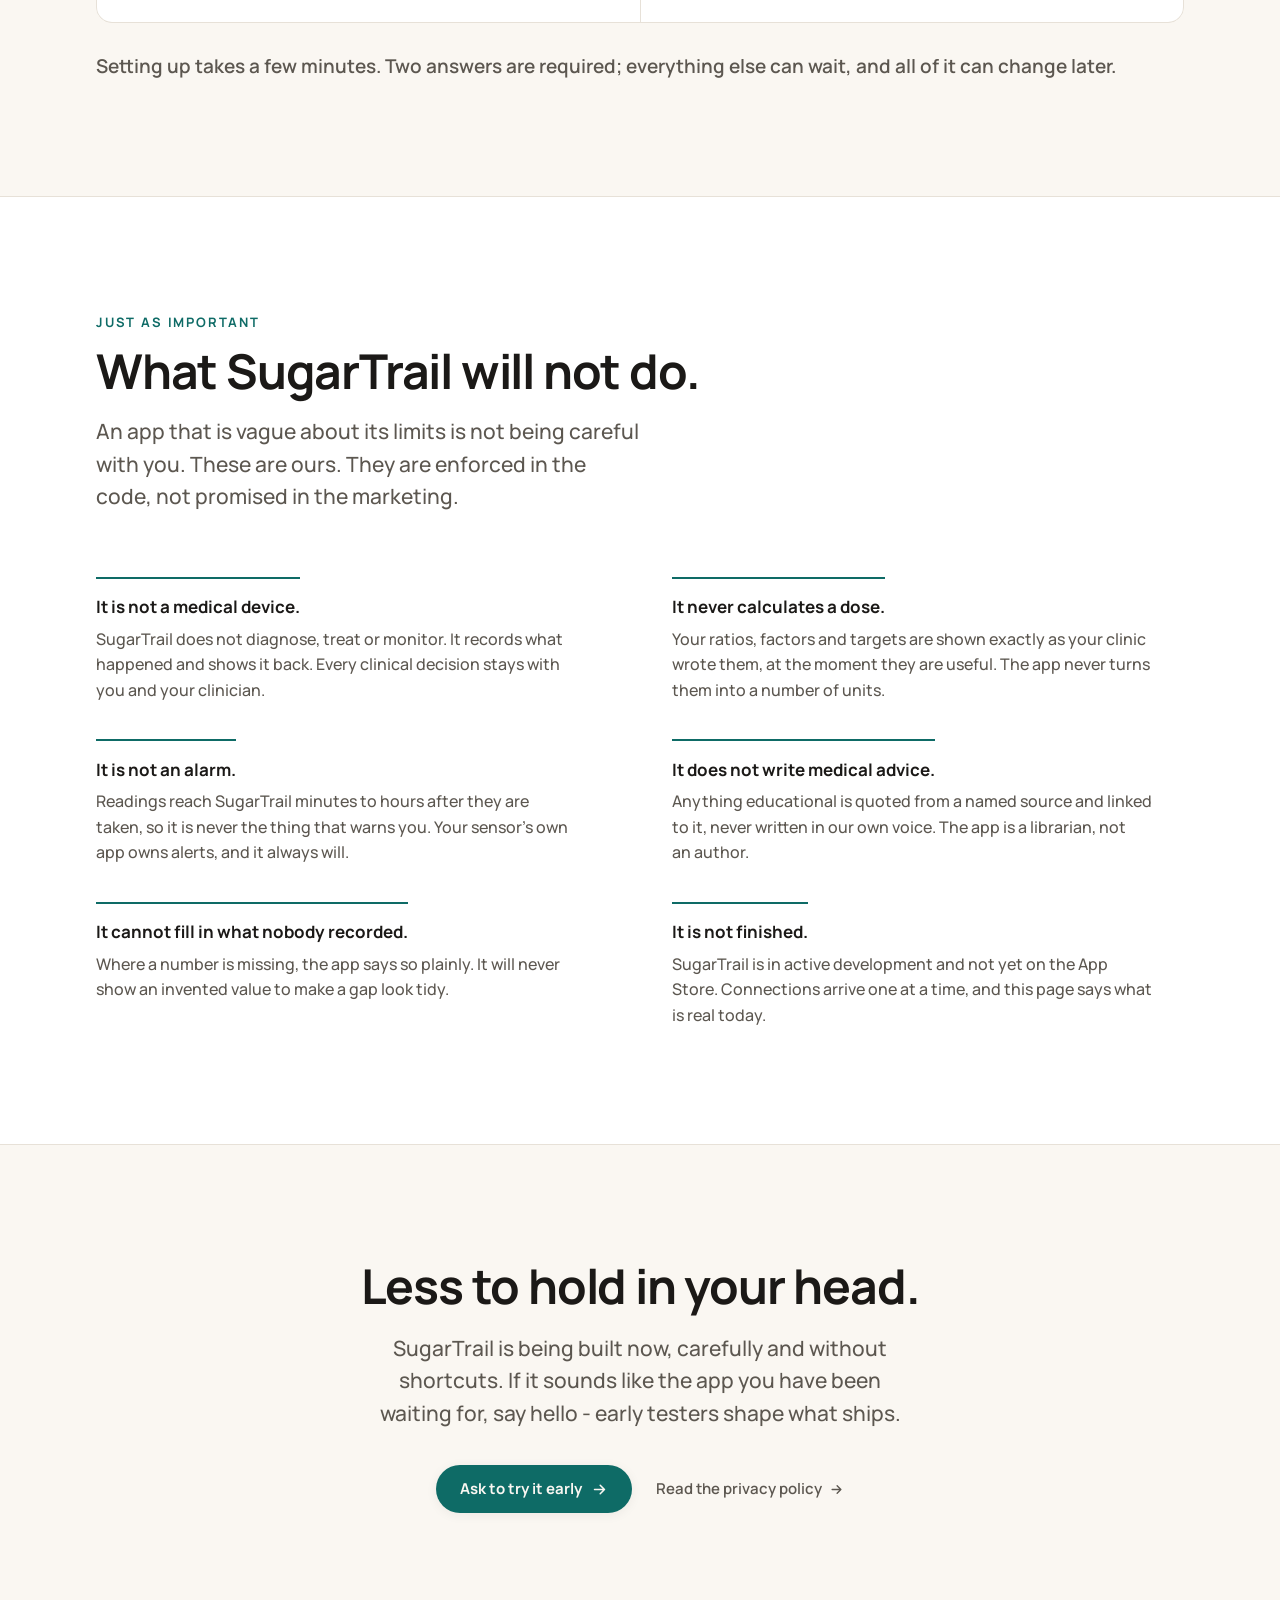
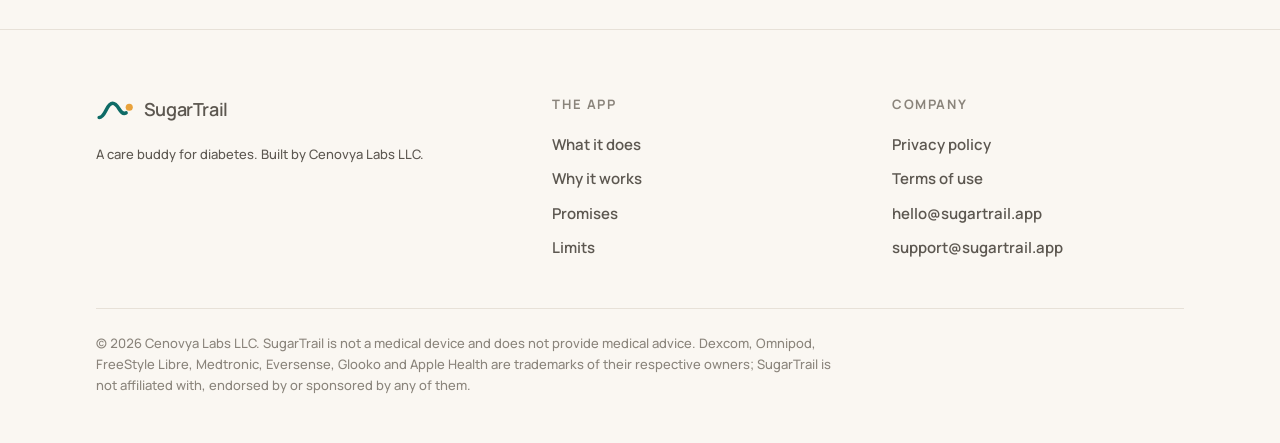
==== commit d971dec3: "feat: the app itself, standing in the hero A phone showing the Now screen in its calm state - the mo" ====
--- a/index.html
+++ b/index.html
@@ -76,7 +76,8 @@
     <main id="main">
       <!-- ---------------------------------------------------------- hero -->
       <section class="hero">
-        <div class="shell">
+        <div class="shell hero-grid">
+          <div class="hero-copy">
           <svg
             class="hero-mark draw"
             viewBox="0 0 48 32"
@@ -122,6 +123,94 @@
               </svg>
             </a>
           </div>
+          </div>
+
+          <figure
+            class="device-stage"
+            role="img"
+            aria-label="The SugarTrail Now screen on a phone. A glucose reading of 118 milligrams per decilitre from Dexcom, marked in your range, above a card that reads: nothing needs your attention right now."
+          >
+            <div class="device-scale">
+              <div class="device-float">
+                <div class="device">
+                  <div class="device-glare"></div>
+                  <div class="screen" aria-hidden="true">
+                    <div class="s-status">
+                      <span>9:41</span>
+                      <span class="s-signal">
+                        <i></i><i></i><i></i><i></i>
+                        <span class="s-battery"><span></span></span>
+                      </span>
+                    </div>
+
+                    <header class="s-head">
+                      <div>
+                        <p class="s-greet">Good morning</p>
+                        <p class="s-date">Saturday, 26 September</p>
+                      </div>
+                      <svg viewBox="0 0 48 32" aria-hidden="true" focusable="false"><path d="M4 26 C 12 26, 13 8, 21 8 C 29 8, 30 24, 38 20" fill="none" stroke="var(--trail)" stroke-width="4.5" stroke-linecap="round" /><circle cx="42" cy="13" r="4.5" fill="var(--sunrise)" /></svg>
+                    </header>
+
+                    <div class="s-card">
+                      <div class="s-row">
+                        <span class="s-label">Glucose</span>
+                        <span class="s-pill">In your range</span>
+                      </div>
+                      <div class="s-value">
+                        <span class="s-num">118</span>
+                        <span class="s-unit">
+                          mg/dL
+                          <span class="s-trend">
+                            <svg viewBox="0 0 24 24" fill="none" stroke="currentColor" stroke-width="2.4" stroke-linecap="round" stroke-linejoin="round"><path d="M4 12h14M14 7l5 5-5 5" /></svg>
+                            steady
+                          </span>
+                        </span>
+                      </div>
+                      <p class="s-src">Dexcom · 1 hour ago</p>
+                    </div>
+
+                    <div class="s-card s-calm">
+                      <svg viewBox="0 0 300 40" preserveAspectRatio="none">
+                        <path d="M4 30 C 40 30, 50 8, 90 12 S 150 34, 190 22 S 250 6, 286 14" fill="none" stroke="var(--trail)" stroke-width="3" stroke-linecap="round" />
+                        <circle cx="290" cy="13" r="5" fill="var(--sunrise)" />
+                      </svg>
+                      <p class="s-calm-title">Nothing needs your attention right now.</p>
+                      <p class="s-src">Every feed is fresh. Enjoy the quiet.</p>
+                    </div>
+
+                    <div class="s-strip">
+                      <span class="s-label">Today</span>
+                      <div class="s-strip-line">
+                        <b class="d1"></b><b class="d2"></b><b class="d3"></b><b class="d4"></b><b class="d5"></b>
+                      </div>
+                    </div>
+
+                    <nav class="s-tabs">
+                      <span class="s-tab on">
+                        <svg viewBox="0 0 24 24" fill="none" stroke="currentColor" stroke-width="1.9" stroke-linecap="round"><circle cx="12" cy="12" r="4.2" /><path d="M12 2.4v2.4M12 19.2v2.4M4.2 12H1.8M22.2 12h-2.4M6.5 6.5 4.8 4.8M19.2 19.2l-1.7-1.7M17.5 6.5l1.7-1.7M4.8 19.2l1.7-1.7" /></svg>
+                        Now
+                      </span>
+                      <span class="s-tab">
+                        <svg viewBox="0 0 24 24" fill="none" stroke="currentColor" stroke-width="1.9" stroke-linecap="round"><path d="M2.5 17c4 0 4.5-9 8.5-9s4.5 8 8.5 6" /><circle cx="21" cy="10.5" r="1.8" fill="currentColor" stroke="none" /></svg>
+                        Trail
+                      </span>
+                      <span class="s-log">
+                        <svg viewBox="0 0 24 24" fill="none" stroke="currentColor" stroke-width="2.4" stroke-linecap="round"><path d="M12 5v14M5 12h14" /></svg>
+                      </span>
+                      <span class="s-tab">
+                        <svg viewBox="0 0 24 24" fill="none" stroke="currentColor" stroke-width="1.9" stroke-linecap="round" stroke-linejoin="round"><path d="M12 20.3S3.8 15.6 3.8 9.6A4.3 4.3 0 0 1 12 7.6a4.3 4.3 0 0 1 8.2 2c0 6-8.2 10.7-8.2 10.7z" /></svg>
+                        Care
+                      </span>
+                      <span class="s-tab">
+                        <svg viewBox="0 0 24 24" fill="none" stroke="currentColor" stroke-width="1.9" stroke-linecap="round"><circle cx="12" cy="12" r="9.2" /><circle cx="12" cy="10" r="3.2" /><path d="M6 19.2a6.4 6.4 0 0 1 12 0" /></svg>
+                        You
+                      </span>
+                    </nav>
+                  </div>
+                </div>
+              </div>
+            </div>
+          </figure>
         </div>
       </section>
 
--- a/assets/site.css
+++ b/assets/site.css
@@ -49,6 +49,7 @@
   --trail-soft: #d7ecea;
   --sunrise: #e9a23b;
   --sunrise-soft: #fbebd0;
+  --in-range: #3d8b5f;
   --quiet: #8a847b;
   --shadow: 0 2px 12px rgb(27 25 23 / 6%);
   --shadow-lift: 0 10px 34px rgb(27 25 23 / 9%);
@@ -85,6 +86,7 @@
     --trail-soft: #123b39;
     --sunrise: #f2b75a;
     --sunrise-soft: #3a2c13;
+    --in-range: #6fc08e;
     --quiet: #7c766d;
     --shadow: 0 2px 12px rgb(0 0 0 / 34%);
     --shadow-lift: 0 10px 34px rgb(0 0 0 / 46%);
@@ -1091,3 +1093,448 @@
     animation-duration: 2.4s;
   }
 }
+
+/* ======================================================================
+ * The device: the app's calm state, standing in the hero.
+ *
+ * Built from the same tokens as the site, so it follows the theme the way
+ * the app does. No image, no WebGL, no library - it weighs nothing and it
+ * can never fall out of date with the palette.
+ * ==================================================================== */
+.hero-grid {
+  display: grid;
+  gap: clamp(3rem, 6vw, 4rem);
+  align-items: center;
+}
+
+@media (min-width: 64rem) {
+  .hero-grid {
+    grid-template-columns: minmax(0, 1fr) auto;
+    gap: clamp(2rem, 5vw, 5rem);
+  }
+}
+
+.device-stage {
+  margin: 0;
+  perspective: 1500px;
+  display: flex;
+  justify-content: center;
+}
+
+.device-scale {
+  transform: scale(var(--device-scale, 1));
+  transform-origin: center;
+}
+
+@media (max-width: 26rem) {
+  .device-scale {
+    --device-scale: 0.82;
+  }
+}
+
+@media (min-width: 26rem) and (max-width: 64rem) {
+  .device-scale {
+    --device-scale: 0.92;
+  }
+}
+
+.device-float {
+  animation: float 7s ease-in-out infinite;
+}
+
+@keyframes float {
+  0%,
+  100% {
+    transform: translateY(0);
+  }
+
+  50% {
+    transform: translateY(-7px);
+  }
+}
+
+.device {
+  position: relative;
+  width: 320px;
+  height: 656px;
+  padding: 11px;
+  border-radius: 46px;
+  background: linear-gradient(155deg, #322e2a 0%, #16130f 42%, #23201c 100%);
+  transform-style: preserve-3d;
+  transform: rotateY(var(--ry, -15deg)) rotateX(var(--rx, 6deg)) rotateZ(-1.2deg);
+  transition: transform 450ms var(--ease);
+  box-shadow:
+    0 2px 6px rgb(27 25 23 / 10%),
+    0 10px 24px rgb(27 25 23 / 10%),
+    42px 66px 90px -34px rgb(27 25 23 / 40%),
+    inset 0 0 0 1px rgb(255 255 255 / 12%);
+}
+
+@media (prefers-color-scheme: dark) {
+  .device {
+    box-shadow:
+      0 2px 6px rgb(0 0 0 / 40%),
+      0 10px 24px rgb(0 0 0 / 34%),
+      42px 66px 90px -34px rgb(0 0 0 / 70%),
+      inset 0 0 0 1px rgb(255 255 255 / 9%);
+  }
+}
+
+/* The island, and a single soft highlight where the light falls. */
+.device::before {
+  content: '';
+  position: absolute;
+  top: 22px;
+  left: 50%;
+  width: 86px;
+  height: 25px;
+  border-radius: var(--pill);
+  background: #0a0908;
+  transform: translateX(-50%) translateZ(2px);
+  z-index: 3;
+}
+
+.device-glare {
+  position: absolute;
+  inset: 0;
+  border-radius: 46px;
+  z-index: 2;
+  pointer-events: none;
+  background: linear-gradient(
+    118deg,
+    rgb(255 255 255 / 13%) 0%,
+    rgb(255 255 255 / 4%) 16%,
+    transparent 30%
+  );
+}
+
+.screen {
+  position: relative;
+  height: 100%;
+  border-radius: 36px;
+  background: var(--canvas);
+  overflow: hidden;
+  display: flex;
+  flex-direction: column;
+  transform: translateZ(1px);
+}
+
+/* ---- the screen's own small type scale, fixed to the device width ---- */
+.s-status {
+  display: flex;
+  justify-content: space-between;
+  align-items: center;
+  padding: 15px 24px 0;
+  font-size: 12px;
+  font-weight: 700;
+  color: var(--ink);
+  letter-spacing: -0.01em;
+}
+
+.s-signal {
+  display: flex;
+  align-items: flex-end;
+  gap: 2px;
+}
+
+.s-signal i {
+  display: block;
+  width: 3px;
+  border-radius: 1px;
+  background: var(--ink);
+}
+
+.s-signal i:nth-child(1) {
+  height: 4px;
+}
+
+.s-signal i:nth-child(2) {
+  height: 6px;
+}
+
+.s-signal i:nth-child(3) {
+  height: 8px;
+}
+
+.s-signal i:nth-child(4) {
+  height: 10px;
+  opacity: 0.35;
+}
+
+.s-battery {
+  width: 22px;
+  height: 11px;
+  border: 1.4px solid var(--ink);
+  border-radius: 3px;
+  padding: 1.4px;
+  opacity: 0.85;
+}
+
+.s-battery span {
+  display: block;
+  width: 72%;
+  height: 100%;
+  border-radius: 1px;
+  background: var(--ink);
+}
+
+.s-head {
+  display: flex;
+  align-items: flex-start;
+  justify-content: space-between;
+  gap: 10px;
+  padding: 18px 20px 14px;
+}
+
+.s-greet {
+  font-size: 21px;
+  font-weight: 700;
+  letter-spacing: -0.025em;
+  line-height: 1.15;
+}
+
+.s-date {
+  font-size: 11.5px;
+  color: var(--ink-2);
+  margin-top: 2px;
+}
+
+.s-head svg {
+  width: 34px;
+  flex: none;
+}
+
+.s-card {
+  margin: 0 20px 10px;
+  padding: 14px;
+  border-radius: 14px;
+  background: var(--surface);
+  border: 1px solid var(--line);
+  box-shadow: 0 1px 6px rgb(27 25 23 / 4%);
+}
+
+.s-row {
+  display: flex;
+  align-items: center;
+  justify-content: space-between;
+  gap: 8px;
+}
+
+.s-label {
+  font-size: 11px;
+  color: var(--ink-2);
+  font-weight: 600;
+}
+
+.s-pill {
+  font-size: 10px;
+  font-weight: 700;
+  padding: 3px 8px;
+  border-radius: var(--pill);
+  background: color-mix(in srgb, var(--in-range, #3d8b5f) 16%, transparent);
+  color: var(--in-range, #3d8b5f);
+}
+
+.s-value {
+  display: flex;
+  align-items: baseline;
+  gap: 7px;
+  margin-top: 6px;
+}
+
+.s-num {
+  font-size: 44px;
+  font-weight: 800;
+  letter-spacing: -0.04em;
+  line-height: 1;
+}
+
+.s-unit {
+  font-size: 12px;
+  color: var(--ink-2);
+  font-weight: 600;
+}
+
+.s-trend {
+  display: flex;
+  align-items: center;
+  gap: 3px;
+  margin-top: 2px;
+  font-size: 11px;
+  color: var(--ink-2);
+}
+
+.s-trend svg {
+  width: 12px;
+  height: 12px;
+}
+
+.s-src {
+  font-size: 10.5px;
+  color: var(--ink-2);
+  margin-top: 8px;
+}
+
+.s-calm {
+  background: var(--trail-soft);
+  border-color: transparent;
+}
+
+.s-calm svg {
+  width: 100%;
+  height: 34px;
+  margin-bottom: 8px;
+  animation: breathe 4s ease-in-out infinite;
+}
+
+.s-calm-title {
+  font-size: 14.5px;
+  font-weight: 700;
+  line-height: 1.3;
+  letter-spacing: -0.015em;
+  color: var(--ink);
+}
+
+.s-calm .s-src {
+  margin-top: 5px;
+}
+
+.s-strip {
+  margin: 4px 20px 0;
+  padding: 12px 14px;
+  border-radius: 14px;
+  background: var(--surface);
+  border: 1px solid var(--line);
+}
+
+.s-strip-line {
+  position: relative;
+  height: 18px;
+}
+
+.s-strip-line::before {
+  content: '';
+  position: absolute;
+  left: 0;
+  right: 0;
+  top: 8px;
+  height: 2px;
+  border-radius: 2px;
+  background: var(--line);
+}
+
+.s-strip-line b {
+  position: absolute;
+  top: 4px;
+  width: 10px;
+  height: 10px;
+  border-radius: 50%;
+  border: 2px solid var(--canvas);
+}
+
+.s-tabs {
+  margin-top: auto;
+  display: flex;
+  align-items: center;
+  justify-content: space-around;
+  padding: 10px 12px 20px;
+  border-top: 1px solid var(--line);
+  background: var(--surface);
+}
+
+.s-tab {
+  display: flex;
+  flex-direction: column;
+  align-items: center;
+  gap: 3px;
+  font-size: 9.5px;
+  font-weight: 600;
+  color: var(--quiet);
+  width: 46px;
+}
+
+.s-tab svg {
+  width: 18px;
+  height: 18px;
+}
+
+.s-tab.on {
+  color: var(--trail);
+}
+
+.s-log {
+  width: 46px;
+  height: 46px;
+  border-radius: 50%;
+  background: var(--trail);
+  color: var(--canvas);
+  display: grid;
+  place-items: center;
+  margin-top: -18px;
+  box-shadow: 0 6px 16px color-mix(in srgb, var(--trail) 38%, transparent);
+}
+
+.s-log svg {
+  width: 22px;
+  height: 22px;
+}
+
+/* A card lifts a little when pointed at: the only depth outside the hero. */
+@media (hover: hover) and (pointer: fine) {
+  .card {
+    transition:
+      transform 260ms var(--ease),
+      box-shadow 260ms var(--ease);
+  }
+
+  .card:hover {
+    transform: translateY(-3px);
+    box-shadow: var(--shadow-lift);
+  }
+}
+
+@media (prefers-reduced-motion: reduce) {
+  .device-float,
+  .s-calm svg {
+    animation: none;
+  }
+
+  .device {
+    transition: none;
+  }
+
+  .card:hover {
+    transform: none;
+  }
+}
+
+/* The day's moments on the strip: placed by class so no inline style is needed. */
+.s-strip-line b.d1 {
+  left: 4%;
+  background: var(--in-range);
+  border-color: var(--surface);
+}
+
+.s-strip-line b.d2 {
+  left: 26%;
+  background: var(--sunrise);
+  border-color: var(--surface);
+}
+
+.s-strip-line b.d3 {
+  left: 47%;
+  background: var(--in-range);
+  border-color: var(--surface);
+}
+
+.s-strip-line b.d4 {
+  left: 68%;
+  background: var(--trail);
+  border-color: var(--surface);
+}
+
+.s-strip-line b.d5 {
+  left: 88%;
+  background: var(--in-range);
+  border-color: var(--surface);
+}
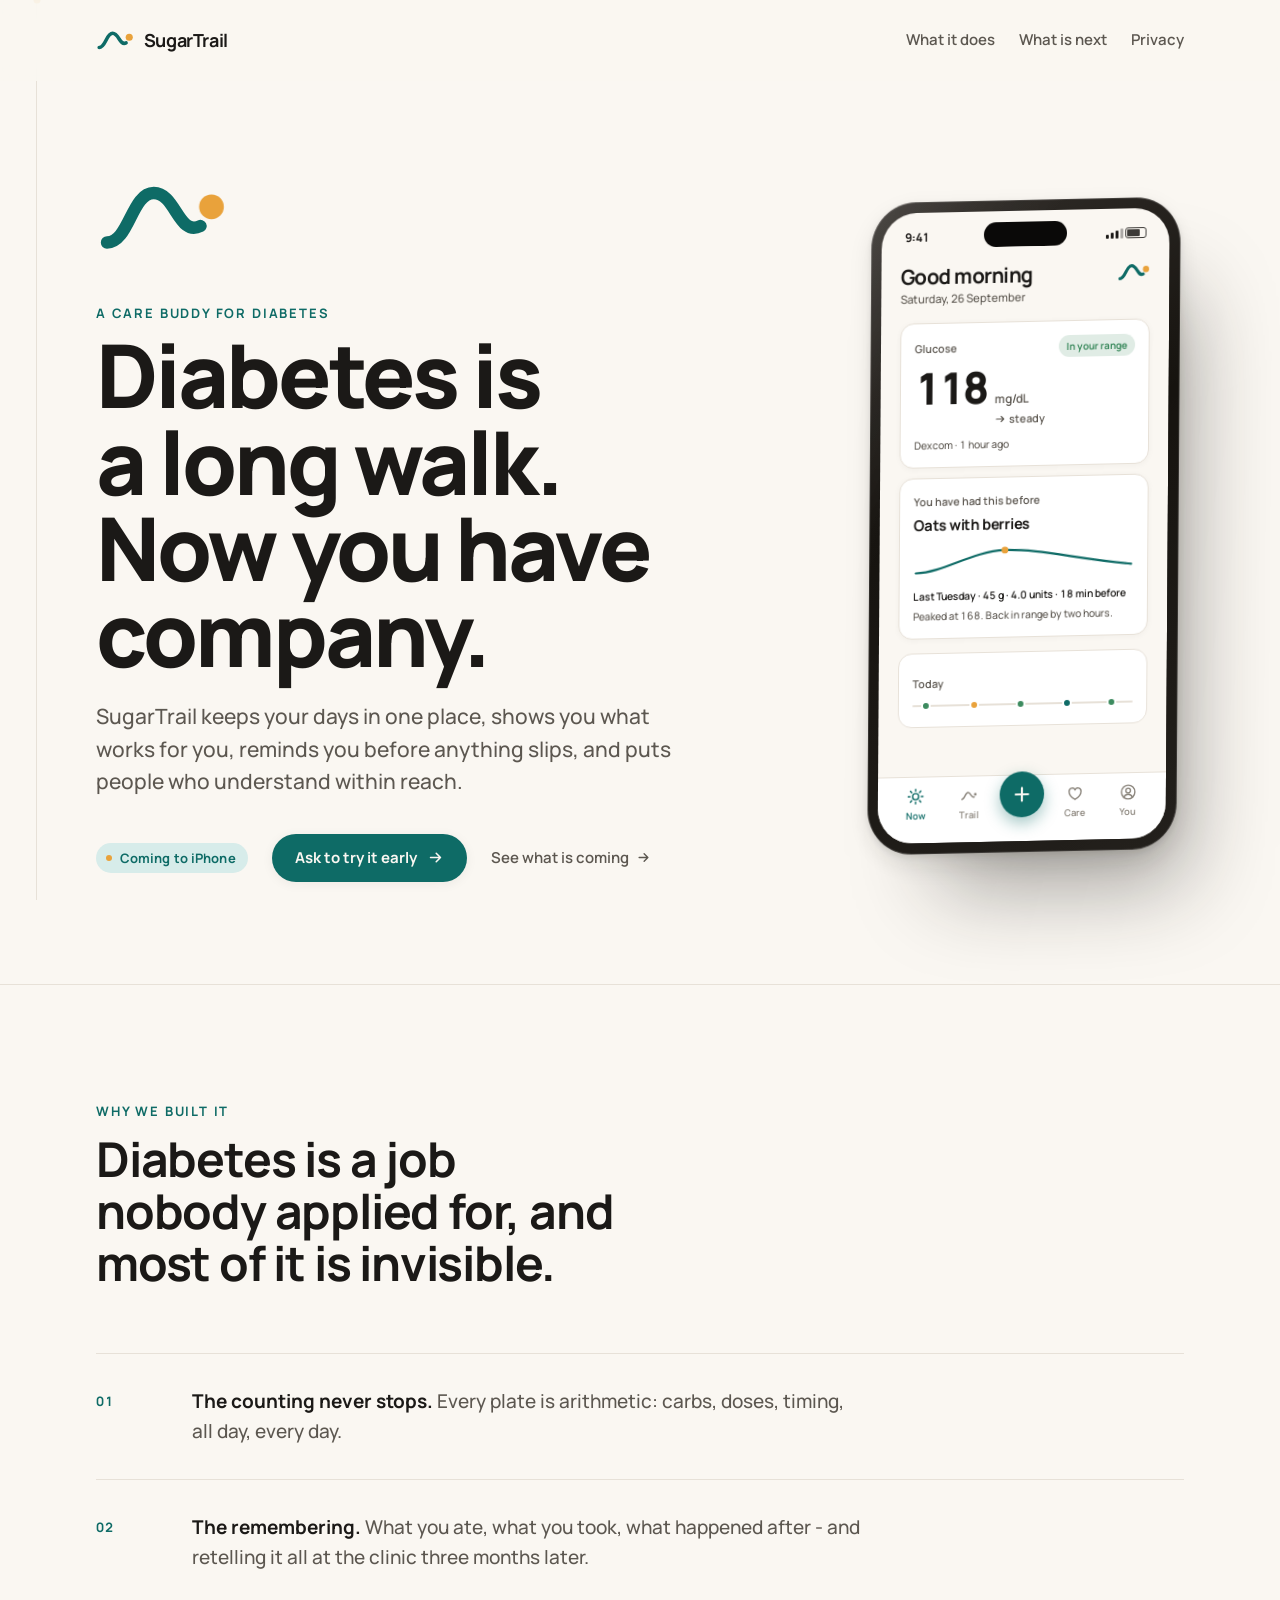
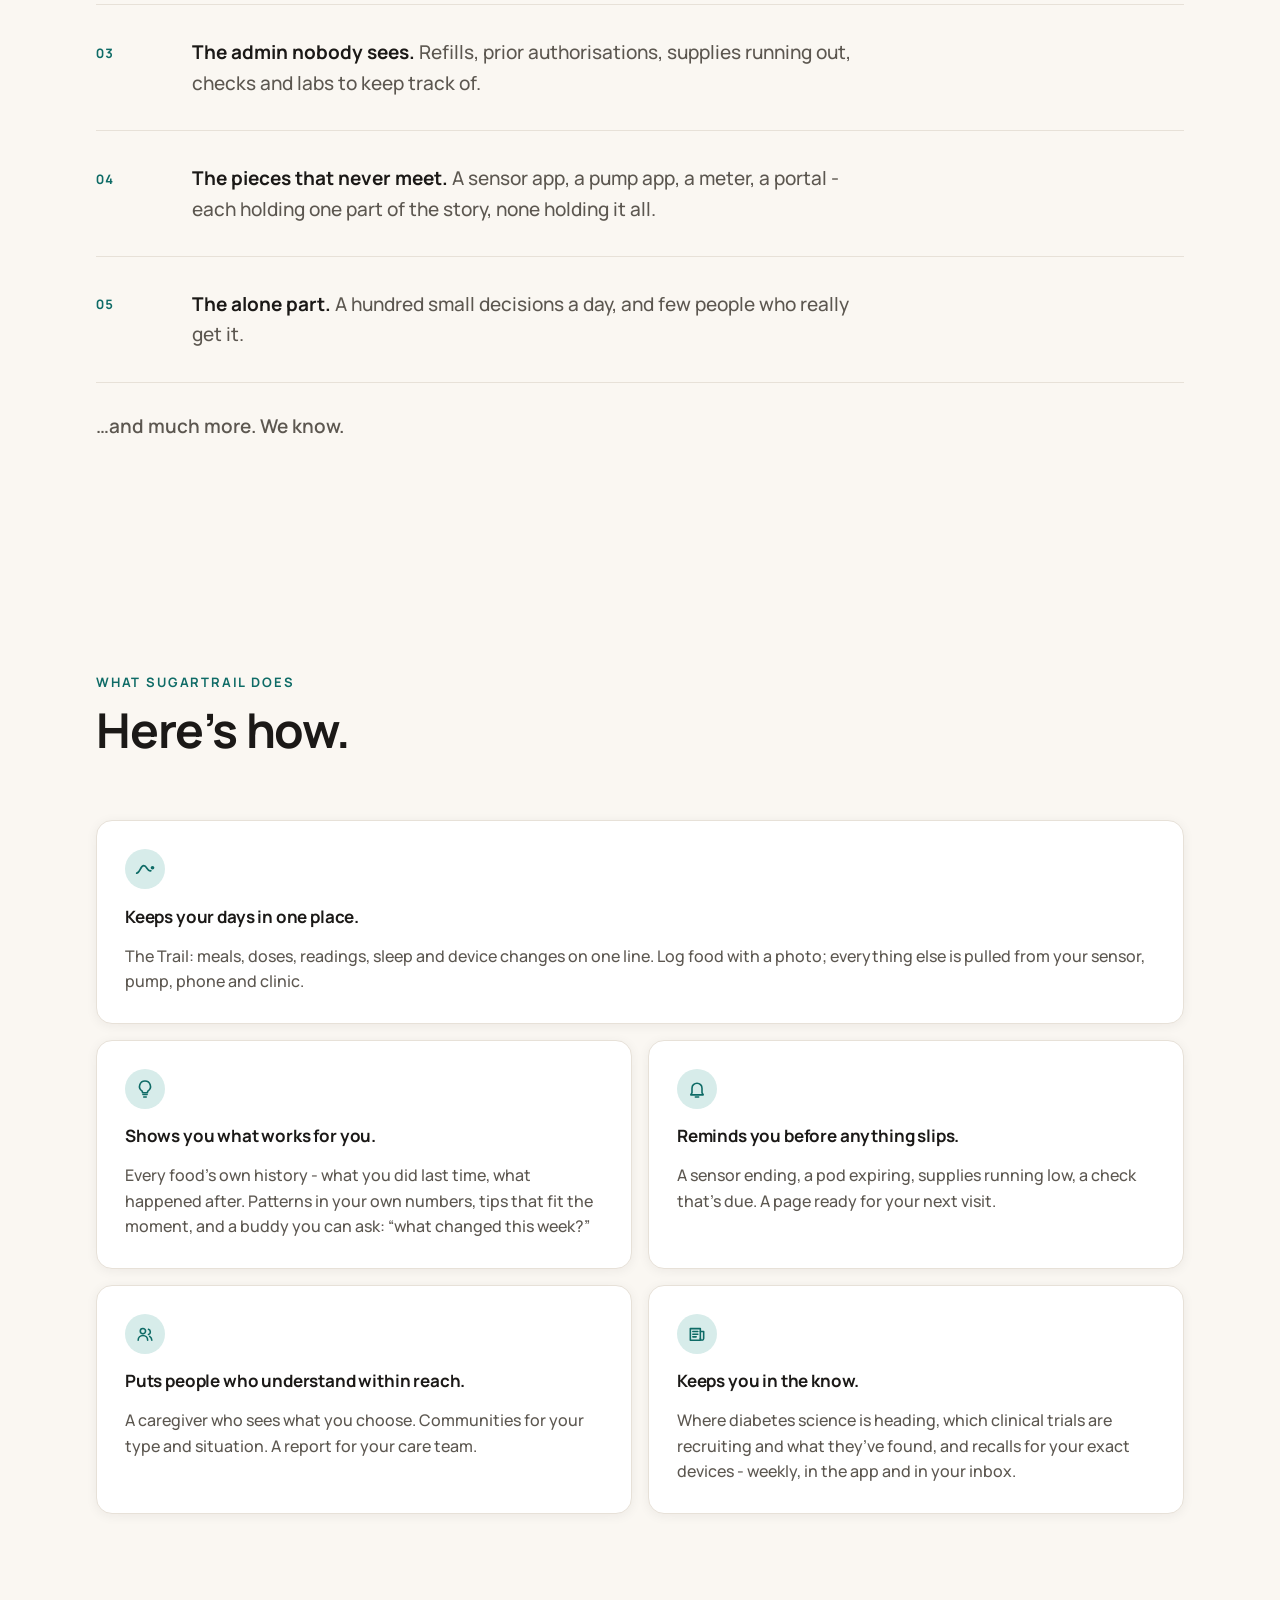
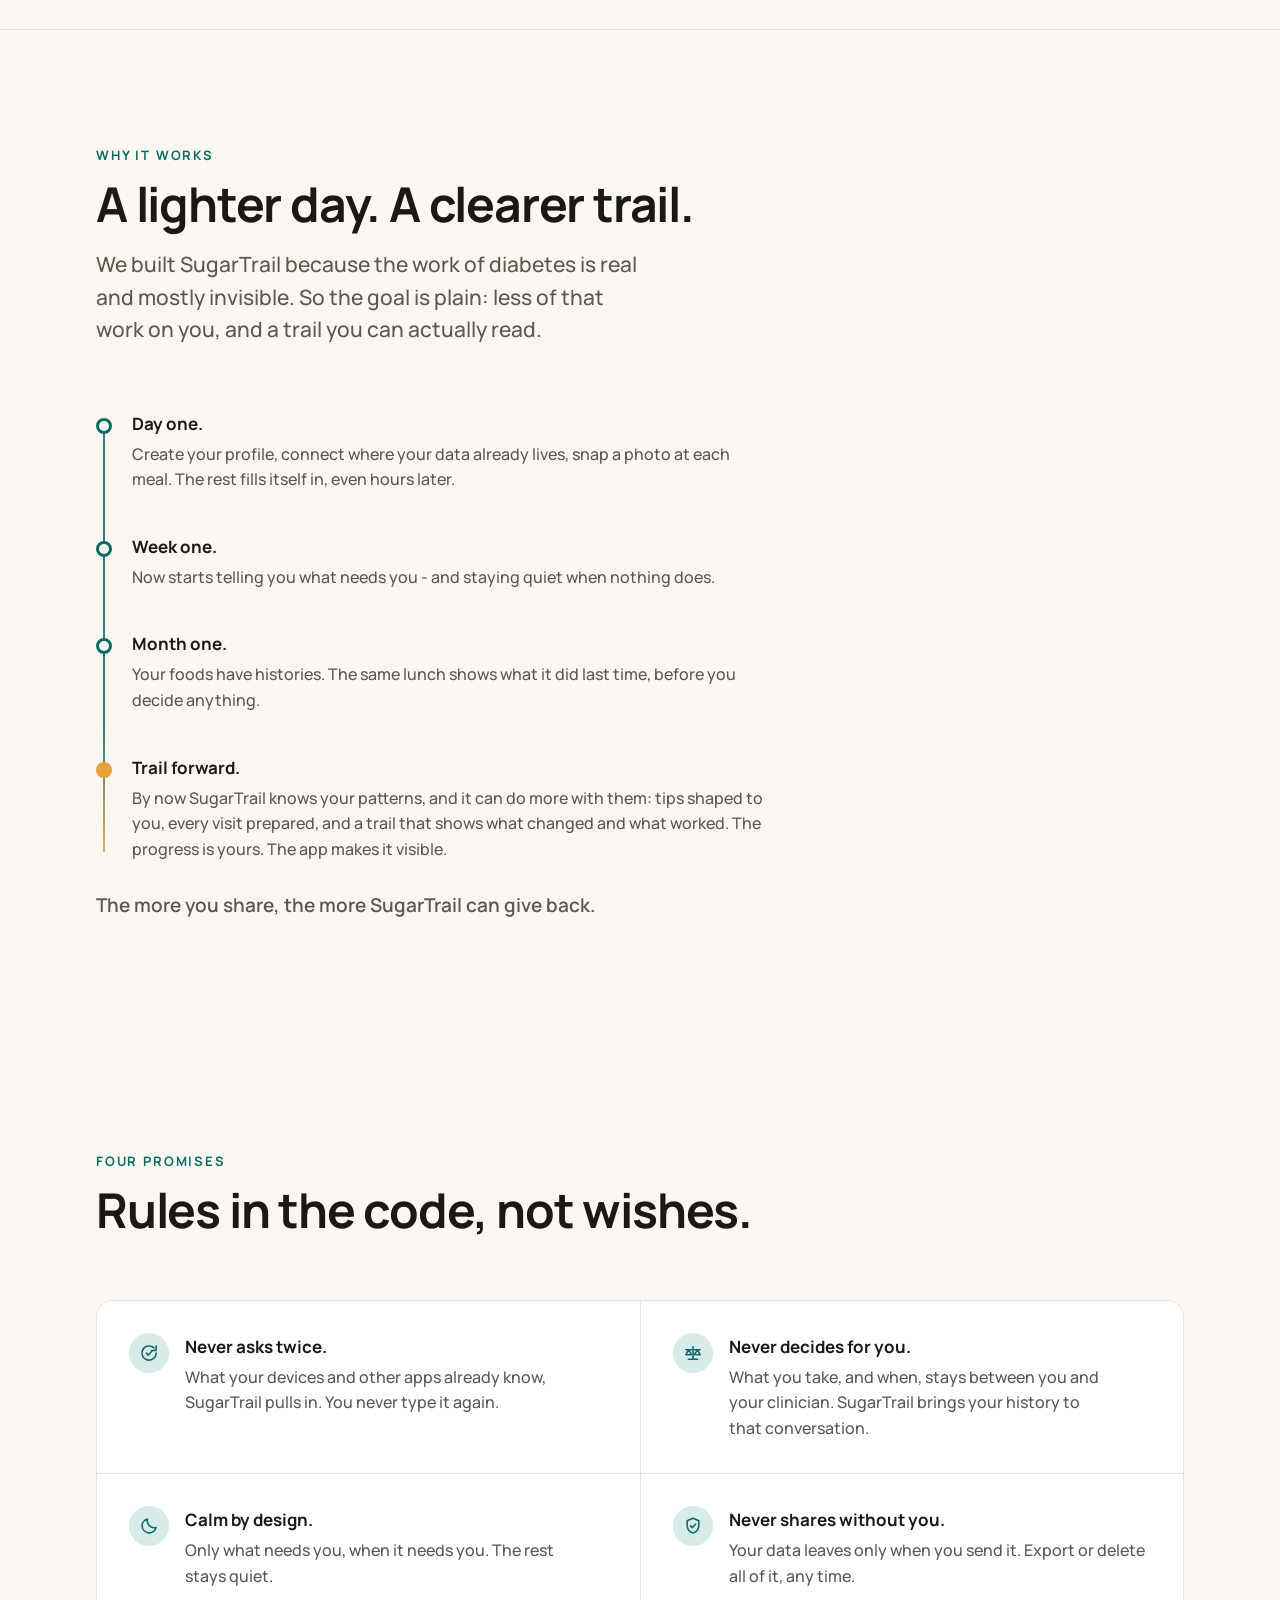
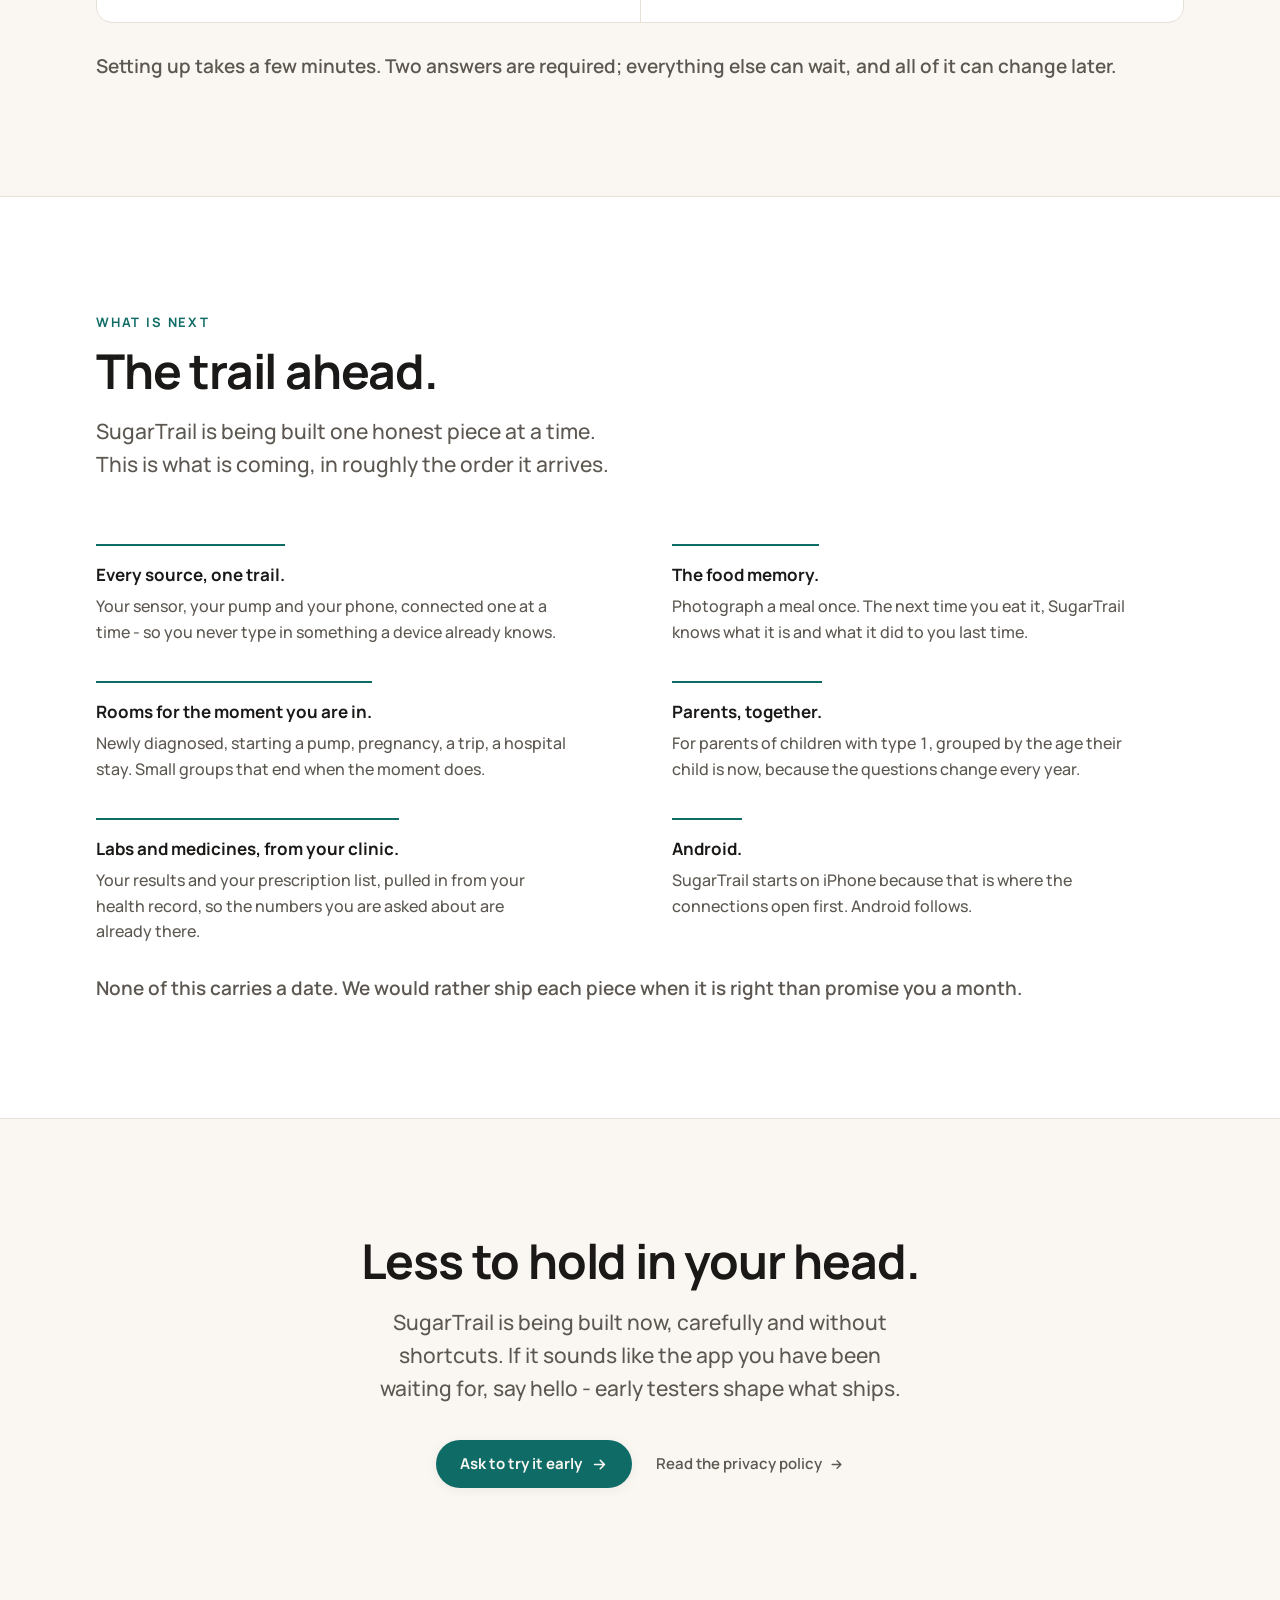
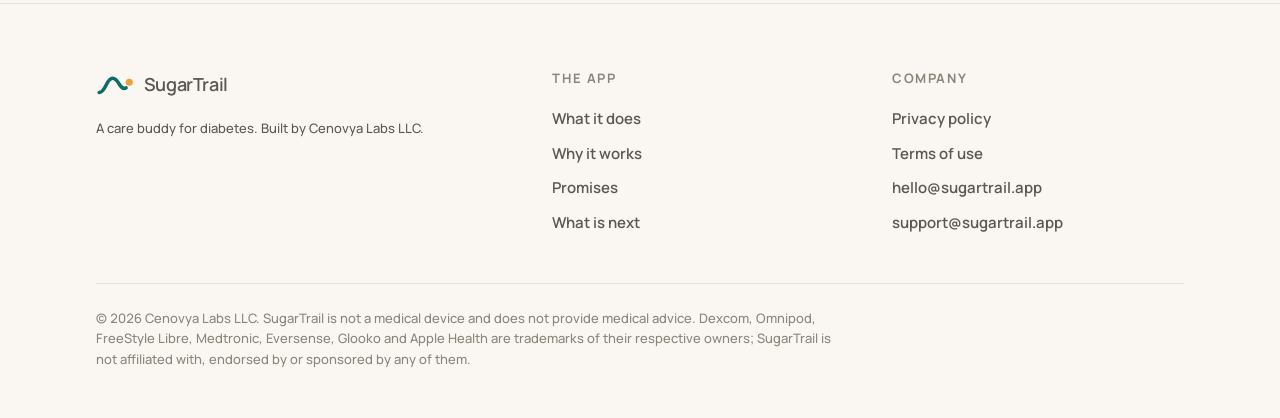
==== commit c6f9b790: "copy: the companion, first - and the trail ahead in place of the limits "Diabetes is a long walk. No" ====
--- a/index.html
+++ b/index.html
@@ -67,7 +67,7 @@
         </a>
         <nav class="head-links" aria-label="Primary">
           <a class="on-wide" href="#does">What it does</a>
-          <a class="on-wide" href="#limits">Limits</a>
+          <a class="on-wide" href="#ahead">What is next</a>
           <a href="/privacy">Privacy</a>
         </nav>
       </div>
@@ -96,9 +96,8 @@
 
           <span class="eyebrow">A care buddy for diabetes</span>
           <h1 class="display">
-            <span class="line">Remember less.</span>
-            <span class="line">See more.</span>
-            <span class="line">Never walk it alone.</span>
+            <span class="line">Diabetes is a long walk.</span>
+            <span class="line">Now you have company.</span>
           </h1>
           <p class="lead">
             SugarTrail keeps your days in one place, shows you what works for you, reminds
@@ -115,8 +114,8 @@
                 <path d="M5 12h14M13 6l6 6-6 6" />
               </svg>
             </a>
-            <a class="btn-quiet" href="#limits"
-              >What it will not do
+            <a class="btn-quiet" href="#ahead"
+              >See what is coming
               <svg viewBox="0 0 24 24" fill="none" stroke="currentColor" stroke-width="2.2"
                 stroke-linecap="round" stroke-linejoin="round" aria-hidden="true">
                 <path d="M5 12h14M13 6l6 6-6 6" />
@@ -128,7 +127,7 @@
           <figure
             class="device-stage"
             role="img"
-            aria-label="The SugarTrail Now screen on a phone. A glucose reading of 118 milligrams per decilitre from Dexcom, marked in your range, above a card that reads: nothing needs your attention right now."
+            aria-label="The SugarTrail Now screen on a phone. A glucose reading of 118 milligrams per decilitre from Dexcom, marked in your range, above a card recalling the last time this meal was eaten: oats with berries, last Tuesday, 45 grams of carbohydrate with 4 units of insulin 18 minutes before, peaking at 168 and back in range by two hours."
           >
             <div class="device-scale">
               <div class="device-float">
@@ -169,13 +168,15 @@
                       <p class="s-src">Dexcom · 1 hour ago</p>
                     </div>
 
-                    <div class="s-card s-calm">
-                      <svg viewBox="0 0 300 40" preserveAspectRatio="none">
-                        <path d="M4 30 C 40 30, 50 8, 90 12 S 150 34, 190 22 S 250 6, 286 14" fill="none" stroke="var(--trail)" stroke-width="3" stroke-linecap="round" />
-                        <circle cx="290" cy="13" r="5" fill="var(--sunrise)" />
+                    <div class="s-card s-memory">
+                      <span class="s-label">You have had this before</span>
+                      <p class="s-food">Oats with berries</p>
+                      <svg class="s-spark" viewBox="0 0 260 44" preserveAspectRatio="none">
+                        <path d="M3 33 C 38 32, 68 9, 108 8 S 192 20, 257 27" fill="none" stroke="var(--trail)" stroke-width="2.6" stroke-linecap="round" />
+                        <circle cx="108" cy="8" r="4" fill="var(--sunrise)" />
                       </svg>
-                      <p class="s-calm-title">Nothing needs your attention right now.</p>
-                      <p class="s-src">Every feed is fresh. Enjoy the quiet.</p>
+                      <p class="s-meta">Last Tuesday · 45 g · 4.0 units · 18 min before</p>
+                      <p class="s-src">Peaked at 168. Back in range by two hours.</p>
                     </div>
 
                     <div class="s-strip">
@@ -501,64 +502,67 @@
         </div>
       </section>
 
-      <!-- -------------------------------------------------------- limits -->
-      <section id="limits" class="limits">
+      <!-- --------------------------------------------------------- ahead -->
+      <section id="ahead" class="ahead">
         <div class="shell">
           <div class="sec-head reveal">
-            <span class="eyebrow">Just as important</span>
-            <h2 class="title">What SugarTrail will not do.</h2>
+            <span class="eyebrow">What is next</span>
+            <h2 class="title">The trail ahead.</h2>
             <p class="lead">
-              An app that is vague about its limits is not being careful with you. These are
-              ours. They are enforced in the code, not promised in the marketing.
+              SugarTrail is being built one honest piece at a time. This is what is coming,
+              in roughly the order it arrives.
             </p>
           </div>
 
-          <ul class="limits-list">
-            <li class="reveal">
-              <h3>It is not a medical device.</h3>
-              <p>
-                SugarTrail does not diagnose, treat or monitor. It records what happened and
-                shows it back. Every clinical decision stays with you and your clinician.
-              </p>
-            </li>
-            <li class="reveal">
-              <h3>It never calculates a dose.</h3>
-              <p>
-                Your ratios, factors and targets are shown exactly as your clinic wrote them,
-                at the moment they are useful. The app never turns them into a number of
-                units.
-              </p>
-            </li>
-            <li class="reveal">
-              <h3>It is not an alarm.</h3>
-              <p>
-                Readings reach SugarTrail minutes to hours after they are taken, so it is
-                never the thing that warns you. Your sensor’s own app owns alerts, and it
-                always will.
-              </p>
-            </li>
-            <li class="reveal">
-              <h3>It does not write medical advice.</h3>
-              <p>
-                Anything educational is quoted from a named source and linked to it, never
-                written in our own voice. The app is a librarian, not an author.
-              </p>
-            </li>
-            <li class="reveal">
-              <h3>It cannot fill in what nobody recorded.</h3>
-              <p>
-                Where a number is missing, the app says so plainly. It will never show an
-                invented value to make a gap look tidy.
-              </p>
-            </li>
-            <li class="reveal">
-              <h3>It is not finished.</h3>
-              <p>
-                SugarTrail is in active development and not yet on the App Store. Connections
-                arrive one at a time, and this page says what is real today.
+          <ul class="ahead-list">
+            <li class="reveal">
+              <h3>Every source, one trail.</h3>
+              <p>
+                Your sensor, your pump and your phone, connected one at a time - so you
+                never type in something a device already knows.
+              </p>
+            </li>
+            <li class="reveal">
+              <h3>The food memory.</h3>
+              <p>
+                Photograph a meal once. The next time you eat it, SugarTrail knows what it
+                is and what it did to you last time.
+              </p>
+            </li>
+            <li class="reveal">
+              <h3>Rooms for the moment you are in.</h3>
+              <p>
+                Newly diagnosed, starting a pump, pregnancy, a trip, a hospital stay. Small
+                groups that end when the moment does.
+              </p>
+            </li>
+            <li class="reveal">
+              <h3>Parents, together.</h3>
+              <p>
+                For parents of children with type 1, grouped by the age their child is now,
+                because the questions change every year.
+              </p>
+            </li>
+            <li class="reveal">
+              <h3>Labs and medicines, from your clinic.</h3>
+              <p>
+                Your results and your prescription list, pulled in from your health record,
+                so the numbers you are asked about are already there.
+              </p>
+            </li>
+            <li class="reveal">
+              <h3>Android.</h3>
+              <p>
+                SugarTrail starts on iPhone because that is where the connections open
+                first. Android follows.
               </p>
             </li>
           </ul>
+
+          <p class="burdens-note reveal">
+            None of this carries a date. We would rather ship each piece when it is right
+            than promise you a month.
+          </p>
         </div>
       </section>
 
@@ -623,7 +627,7 @@
               <li><a href="#does">What it does</a></li>
               <li><a href="#works">Why it works</a></li>
               <li><a href="#promises">Promises</a></li>
-              <li><a href="#limits">Limits</a></li>
+              <li><a href="#ahead">What is next</a></li>
             </ul>
           </nav>
 
--- a/assets/site.css
+++ b/assets/site.css
@@ -694,29 +694,29 @@
   font-size: 1rem;
 }
 
-/* ---------- Limits: the honest half -------------------------------------- */
-.limits {
+/* ---------- The trail ahead ---------------------------------------------- */
+.ahead {
   background: var(--surface);
   border-block: 1px solid var(--line);
 }
 
-.limits-list {
+.ahead-list {
   display: grid;
   gap: clamp(1.4rem, 2.8vw, 2.25rem);
 }
 
 @media (min-width: 52rem) {
-  .limits-list {
+  .ahead-list {
     grid-template-columns: repeat(2, 1fr);
     column-gap: clamp(2rem, 5vw, 4.5rem);
   }
 }
 
-.limits-list li {
+.ahead-list li {
   max-width: 30rem;
 }
 
-.limits-list h3 {
+.ahead-list h3 {
   font-size: 1.0625rem;
   font-weight: 700;
   padding-top: 0.9rem;
@@ -725,7 +725,7 @@
   margin-bottom: 0.4rem;
 }
 
-.limits-list p {
+.ahead-list p {
   color: var(--ink-2);
   font-size: 1rem;
 }
@@ -1538,3 +1538,33 @@
   background: var(--in-range);
   border-color: var(--surface);
 }
+
+/* The food memory, the card the phone leads with. */
+.s-memory .s-label {
+  display: block;
+}
+
+.s-food {
+  font-size: 15px;
+  font-weight: 700;
+  letter-spacing: -0.015em;
+  margin-top: 3px;
+  color: var(--ink);
+}
+
+.s-spark {
+  width: 100%;
+  height: 38px;
+  margin: 7px 0 6px;
+  overflow: visible;
+}
+
+.s-meta {
+  font-size: 10.5px;
+  font-weight: 600;
+  color: var(--ink);
+}
+
+.s-memory .s-src {
+  margin-top: 3px;
+}
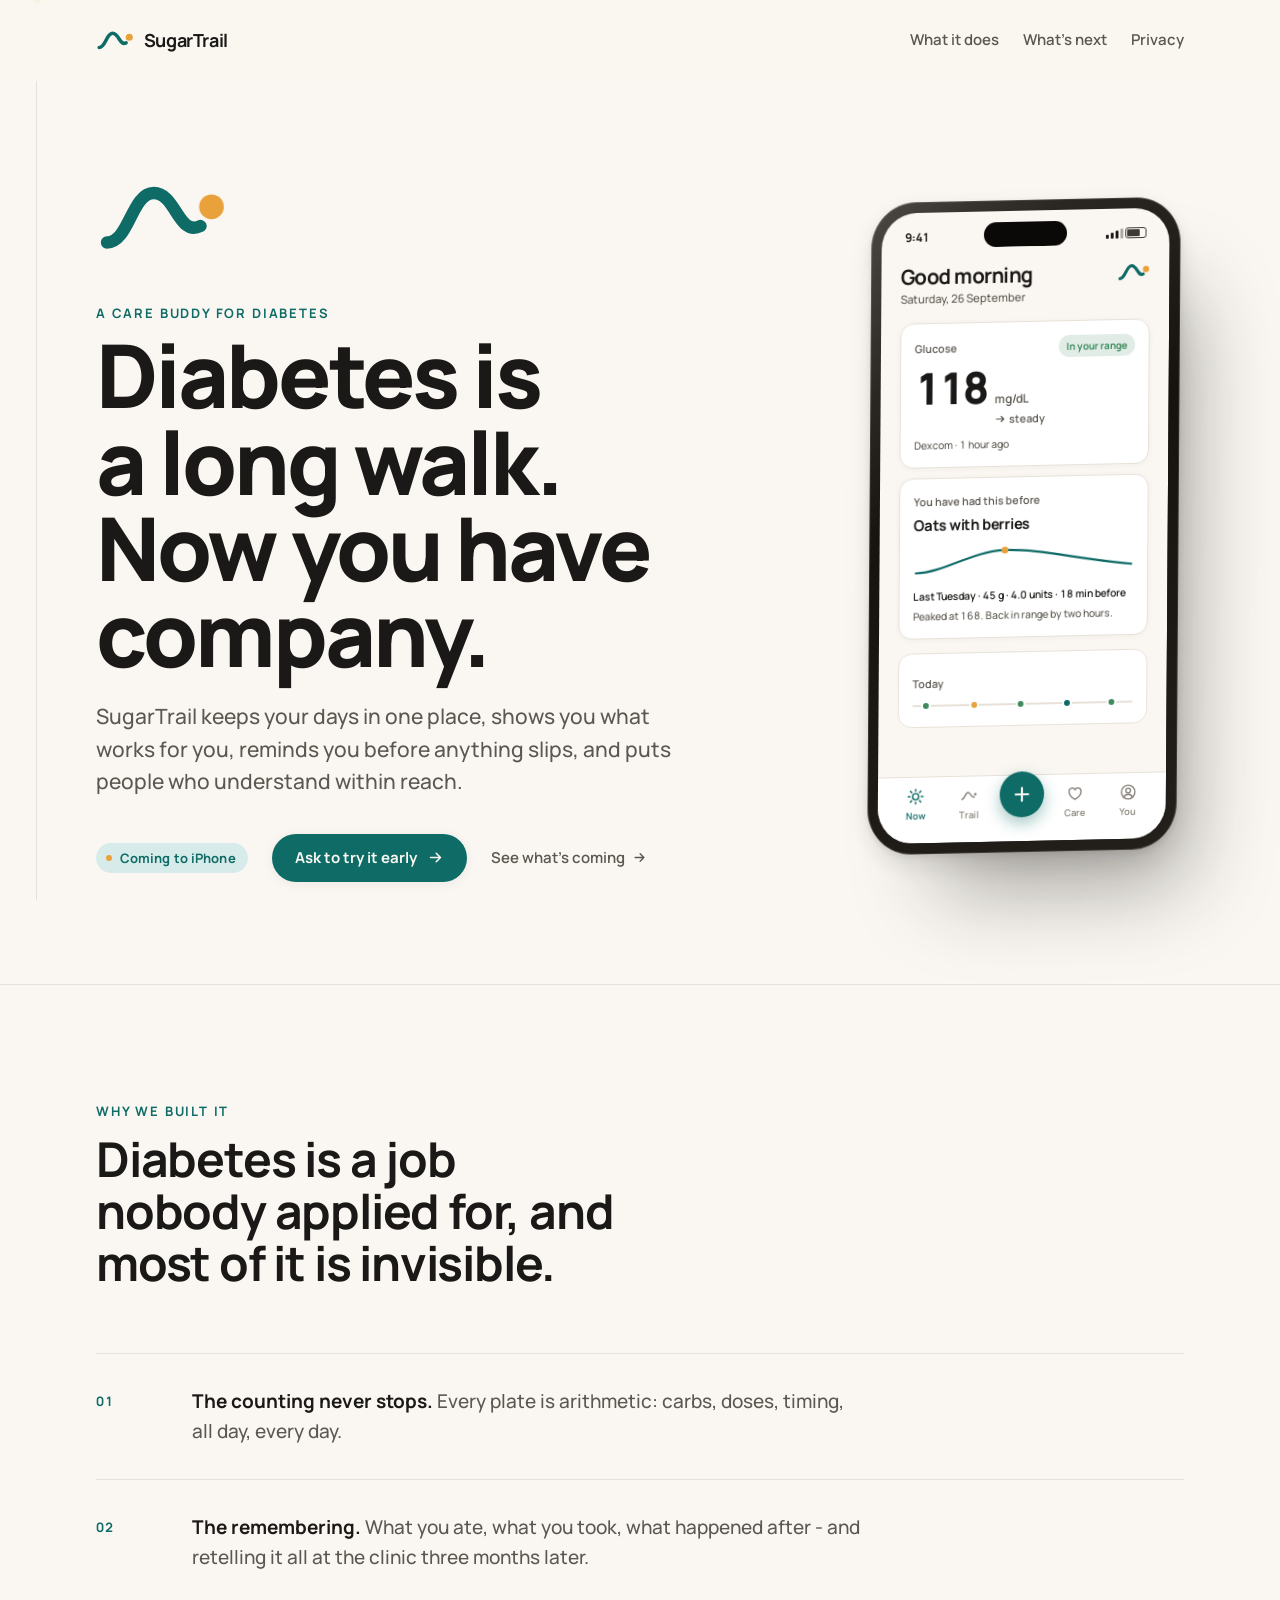
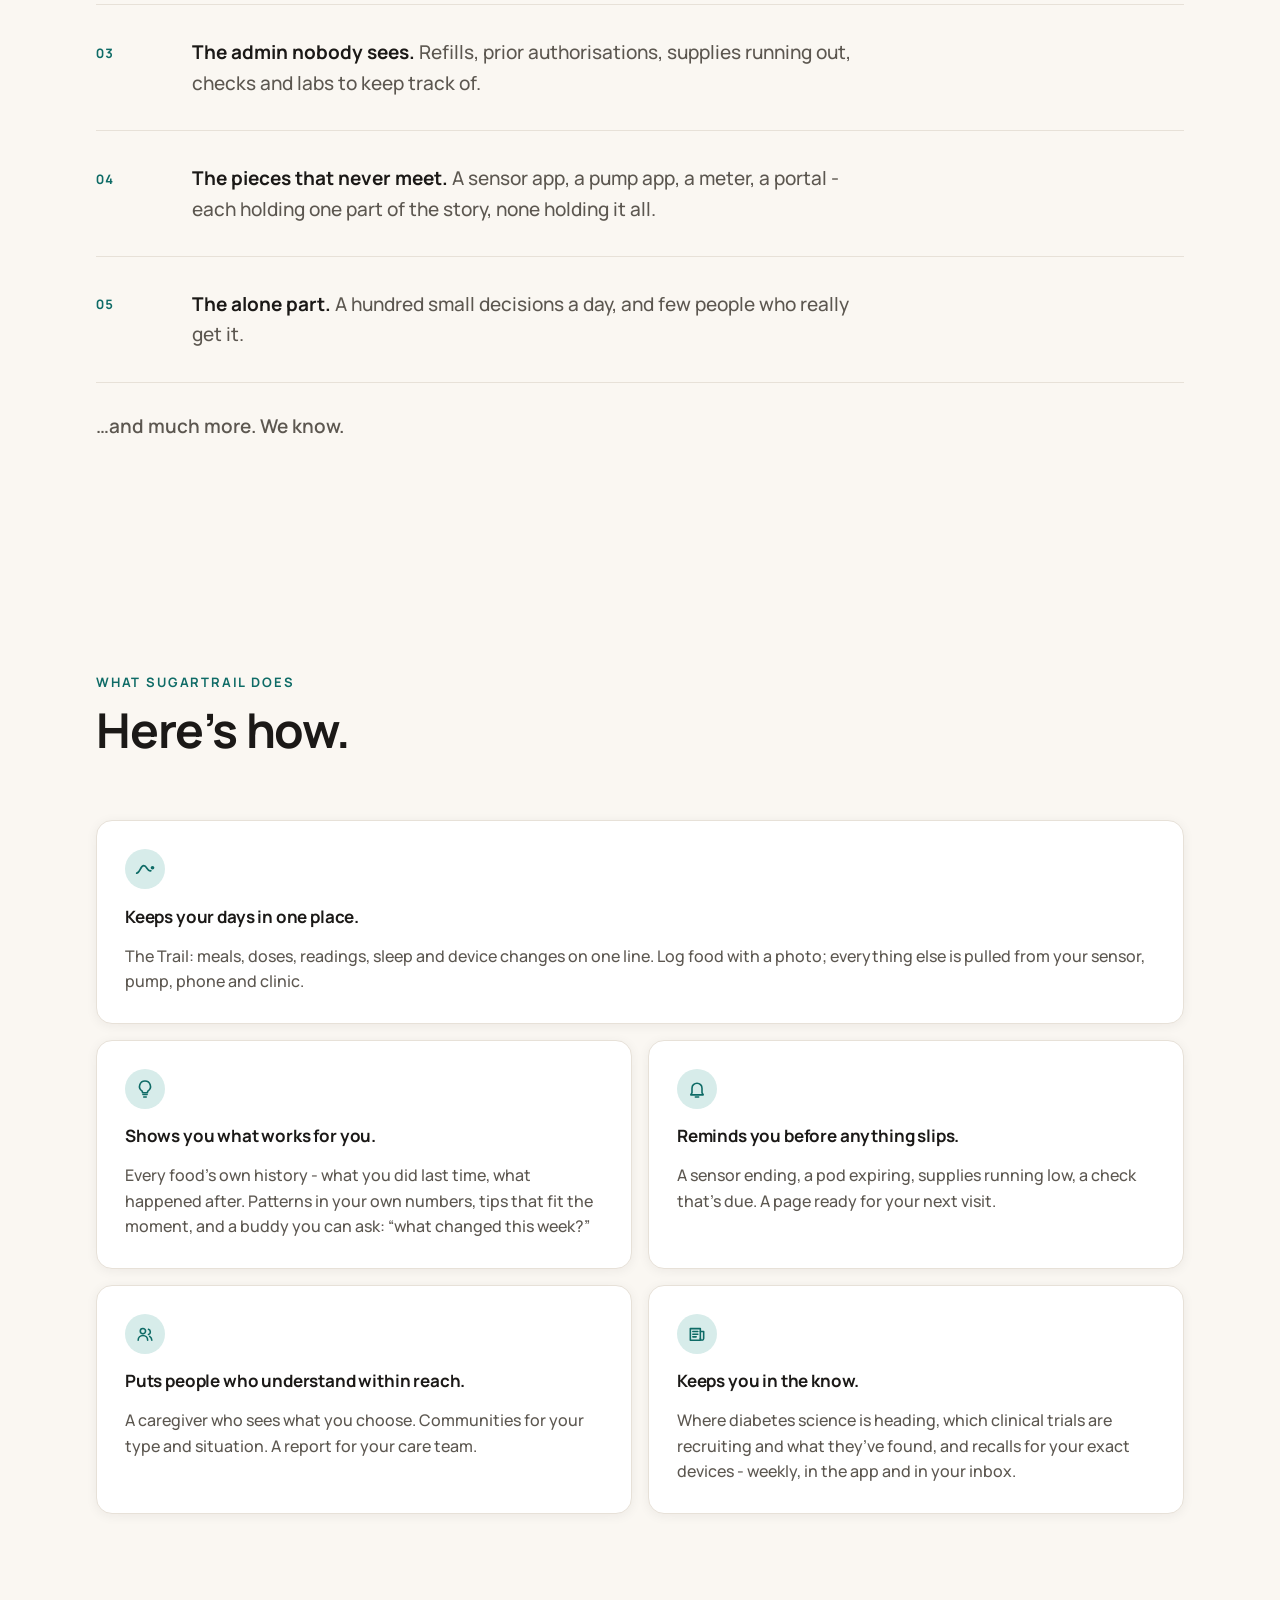
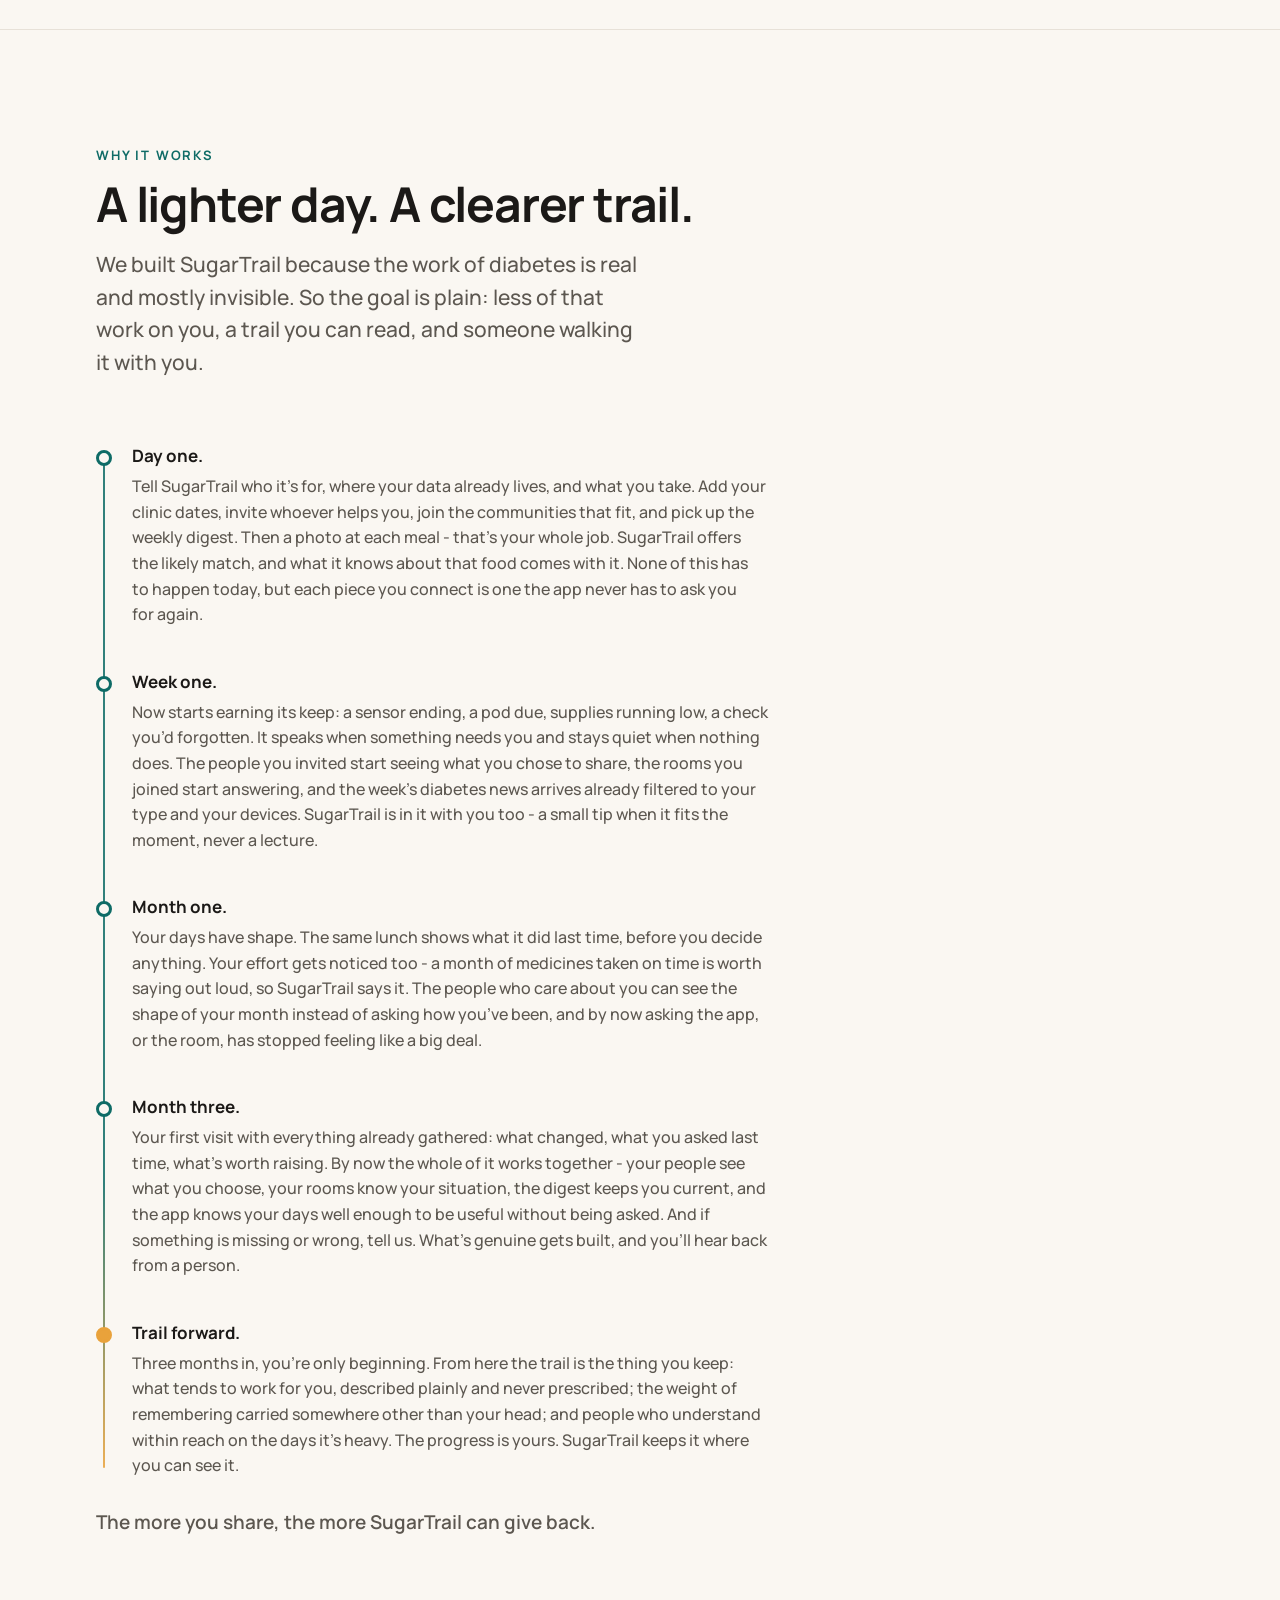
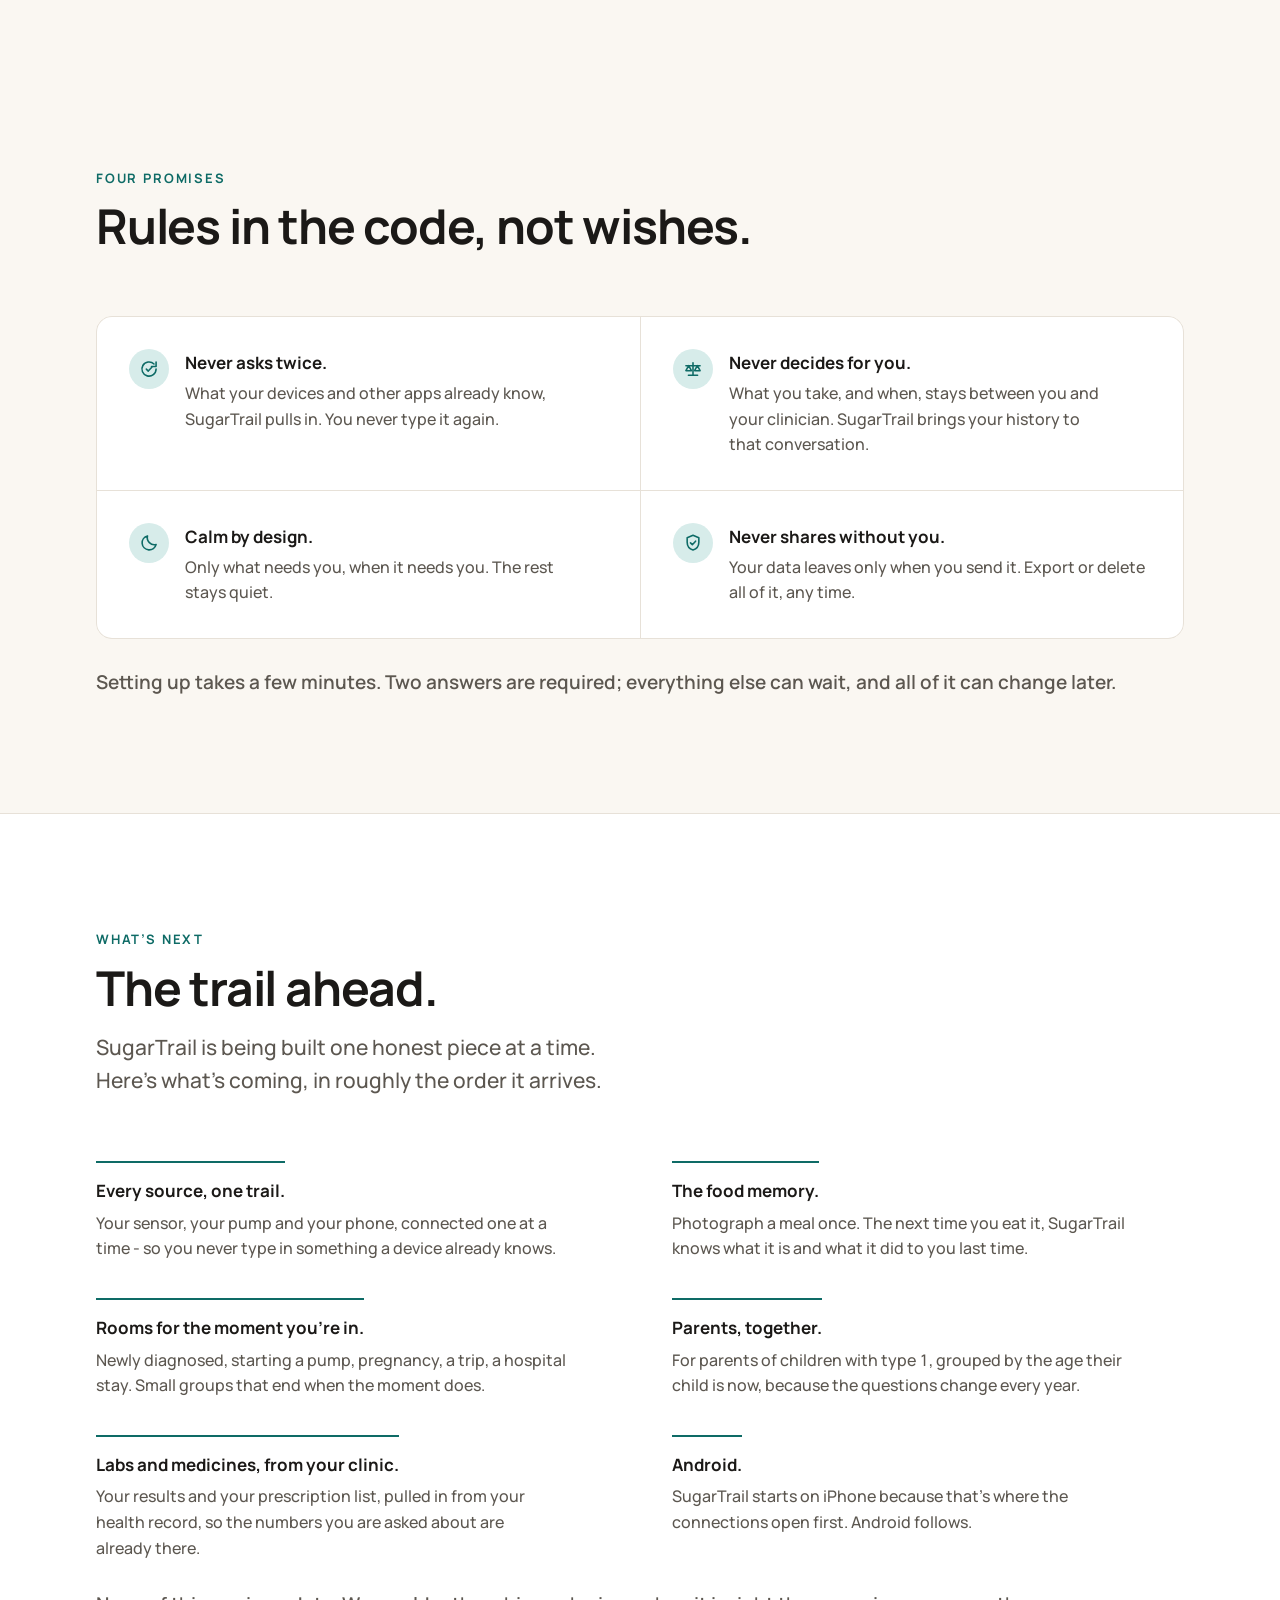
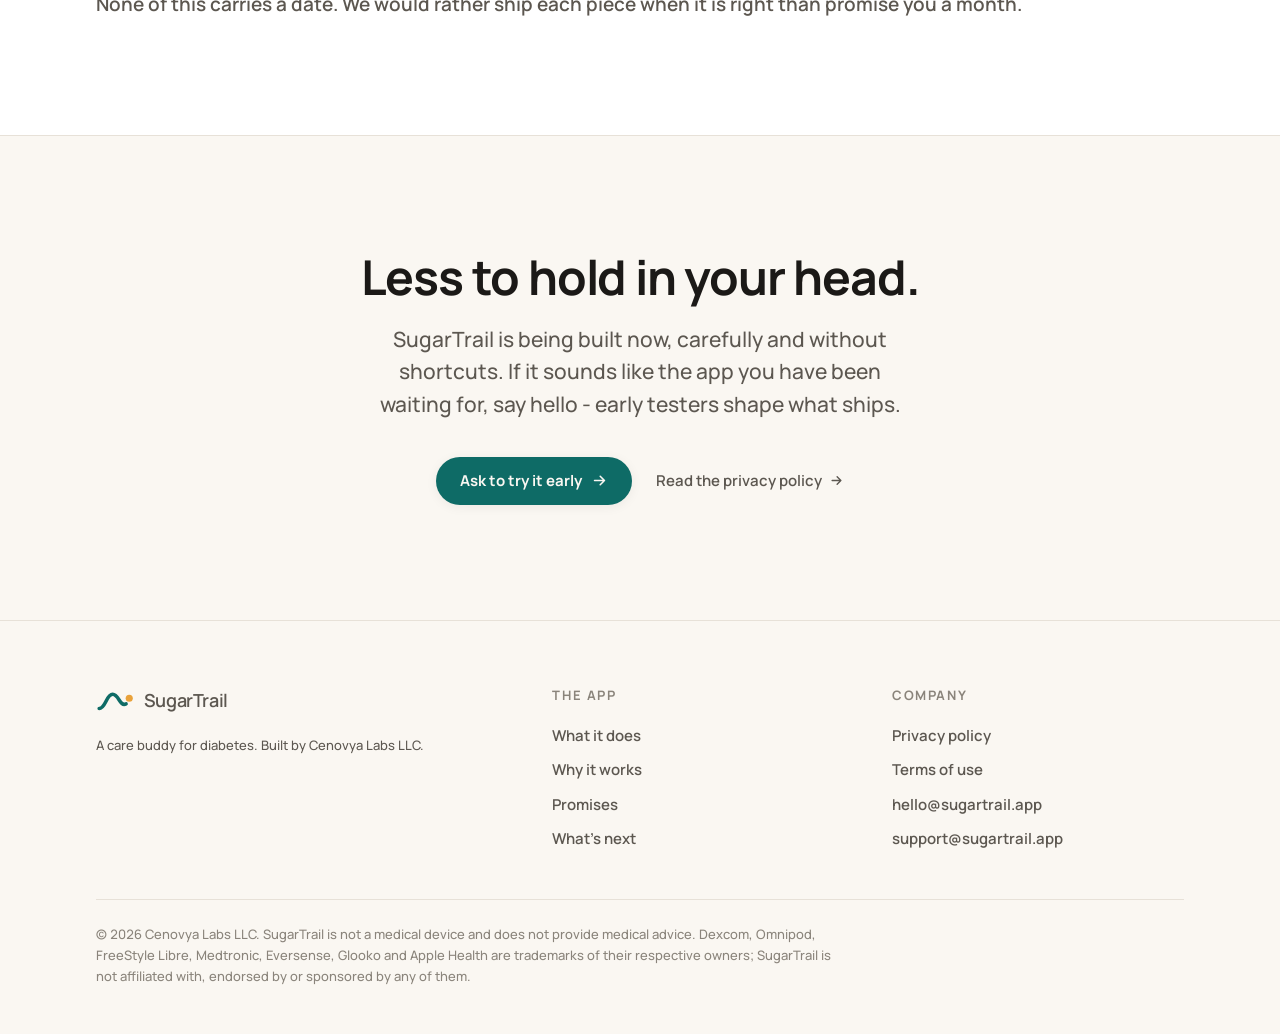
==== commit f209d5b8: "copy: the journey becomes a companion's arc, not a food story Five beats instead of four, and each o" ====
--- a/index.html
+++ b/index.html
@@ -17,7 +17,7 @@
     <meta property="og:title" content="SugarTrail - a care buddy for diabetes" />
     <meta
       property="og:description"
-      content="Remember less. See more. Never walk it alone. A calm diabetes companion that pulls from the devices you already use."
+      content="Diabetes is a long walk. Now you have company. A calm companion that keeps your days in one place, pulling from the devices you already use."
     />
     <meta property="og:image" content="https://sugartrail.app/assets/img/og.png" />
     <meta property="og:image:width" content="1200" />
@@ -67,7 +67,7 @@
         </a>
         <nav class="head-links" aria-label="Primary">
           <a class="on-wide" href="#does">What it does</a>
-          <a class="on-wide" href="#ahead">What is next</a>
+          <a class="on-wide" href="#ahead">What’s next</a>
           <a href="/privacy">Privacy</a>
         </nav>
       </div>
@@ -115,7 +115,7 @@
               </svg>
             </a>
             <a class="btn-quiet" href="#ahead"
-              >See what is coming
+              >See what’s coming
               <svg viewBox="0 0 24 24" fill="none" stroke="currentColor" stroke-width="2.2"
                 stroke-linecap="round" stroke-linejoin="round" aria-hidden="true">
                 <path d="M5 12h14M13 6l6 6-6 6" />
@@ -382,8 +382,8 @@
             <h2 class="title">A lighter day. A clearer trail.</h2>
             <p class="lead">
               We built SugarTrail because the work of diabetes is real and mostly invisible.
-              So the goal is plain: less of that work on you, and a trail you can actually
-              read.
+              So the goal is plain: less of that work on you, a trail you can read, and
+              someone walking it with you.
             </p>
           </div>
 
@@ -391,29 +391,54 @@
             <li class="reveal">
               <h3>Day one.</h3>
               <p>
-                Create your profile, connect where your data already lives, snap a photo at
-                each meal. The rest fills itself in, even hours later.
+                Tell SugarTrail who it’s for, where your data already lives, and what you
+                take. Add your clinic dates, invite whoever helps you, join the communities
+                that fit, and pick up the weekly digest. Then a photo at each meal - that’s
+                your whole job. SugarTrail offers the likely match, and what it knows about
+                that food comes with it. None of this has to happen today, but each piece
+                you connect is one the app never has to ask you for again.
               </p>
             </li>
             <li class="reveal">
               <h3>Week one.</h3>
               <p>
-                Now starts telling you what needs you - and staying quiet when nothing does.
+                Now starts earning its keep: a sensor ending, a pod due, supplies running
+                low, a check you’d forgotten. It speaks when something needs you and stays
+                quiet when nothing does. The people you invited start seeing what you chose
+                to share, the rooms you joined start answering, and the week’s diabetes news
+                arrives already filtered to your type and your devices. SugarTrail is in it
+                with you too - a small tip when it fits the moment, never a lecture.
               </p>
             </li>
             <li class="reveal">
               <h3>Month one.</h3>
               <p>
-                Your foods have histories. The same lunch shows what it did last time, before
-                you decide anything.
+                Your days have shape. The same lunch shows what it did last time, before you
+                decide anything. Your effort gets noticed too - a month of medicines taken on
+                time is worth saying out loud, so SugarTrail says it. The people who care
+                about you can see the shape of your month instead of asking how you’ve been,
+                and by now asking the app, or the room, has stopped feeling like a big deal.
+              </p>
+            </li>
+            <li class="reveal">
+              <h3>Month three.</h3>
+              <p>
+                Your first visit with everything already gathered: what changed, what you
+                asked last time, what’s worth raising. By now the whole of it works together
+                - your people see what you choose, your rooms know your situation, the digest
+                keeps you current, and the app knows your days well enough to be useful
+                without being asked. And if something is missing or wrong, tell us. What’s
+                genuine gets built, and you’ll hear back from a person.
               </p>
             </li>
             <li class="reveal">
               <h3>Trail forward.</h3>
               <p>
-                By now SugarTrail knows your patterns, and it can do more with them: tips
-                shaped to you, every visit prepared, and a trail that shows what changed and
-                what worked. The progress is yours. The app makes it visible.
+                Three months in, you’re only beginning. From here the trail is the thing you
+                keep: what tends to work for you, described plainly and never prescribed; the
+                weight of remembering carried somewhere other than your head; and people who
+                understand within reach on the days it’s heavy. The progress is yours.
+                SugarTrail keeps it where you can see it.
               </p>
             </li>
           </ol>
@@ -506,10 +531,10 @@
       <section id="ahead" class="ahead">
         <div class="shell">
           <div class="sec-head reveal">
-            <span class="eyebrow">What is next</span>
+            <span class="eyebrow">What’s next</span>
             <h2 class="title">The trail ahead.</h2>
             <p class="lead">
-              SugarTrail is being built one honest piece at a time. This is what is coming,
+              SugarTrail is being built one honest piece at a time. Here’s what’s coming,
               in roughly the order it arrives.
             </p>
           </div>
@@ -530,7 +555,7 @@
               </p>
             </li>
             <li class="reveal">
-              <h3>Rooms for the moment you are in.</h3>
+              <h3>Rooms for the moment you’re in.</h3>
               <p>
                 Newly diagnosed, starting a pump, pregnancy, a trip, a hospital stay. Small
                 groups that end when the moment does.
@@ -553,7 +578,7 @@
             <li class="reveal">
               <h3>Android.</h3>
               <p>
-                SugarTrail starts on iPhone because that is where the connections open
+                SugarTrail starts on iPhone because that’s where the connections open
                 first. Android follows.
               </p>
             </li>
@@ -627,7 +652,7 @@
               <li><a href="#does">What it does</a></li>
               <li><a href="#works">Why it works</a></li>
               <li><a href="#promises">Promises</a></li>
-              <li><a href="#ahead">What is next</a></li>
+              <li><a href="#ahead">What’s next</a></li>
             </ul>
           </nav>
 
